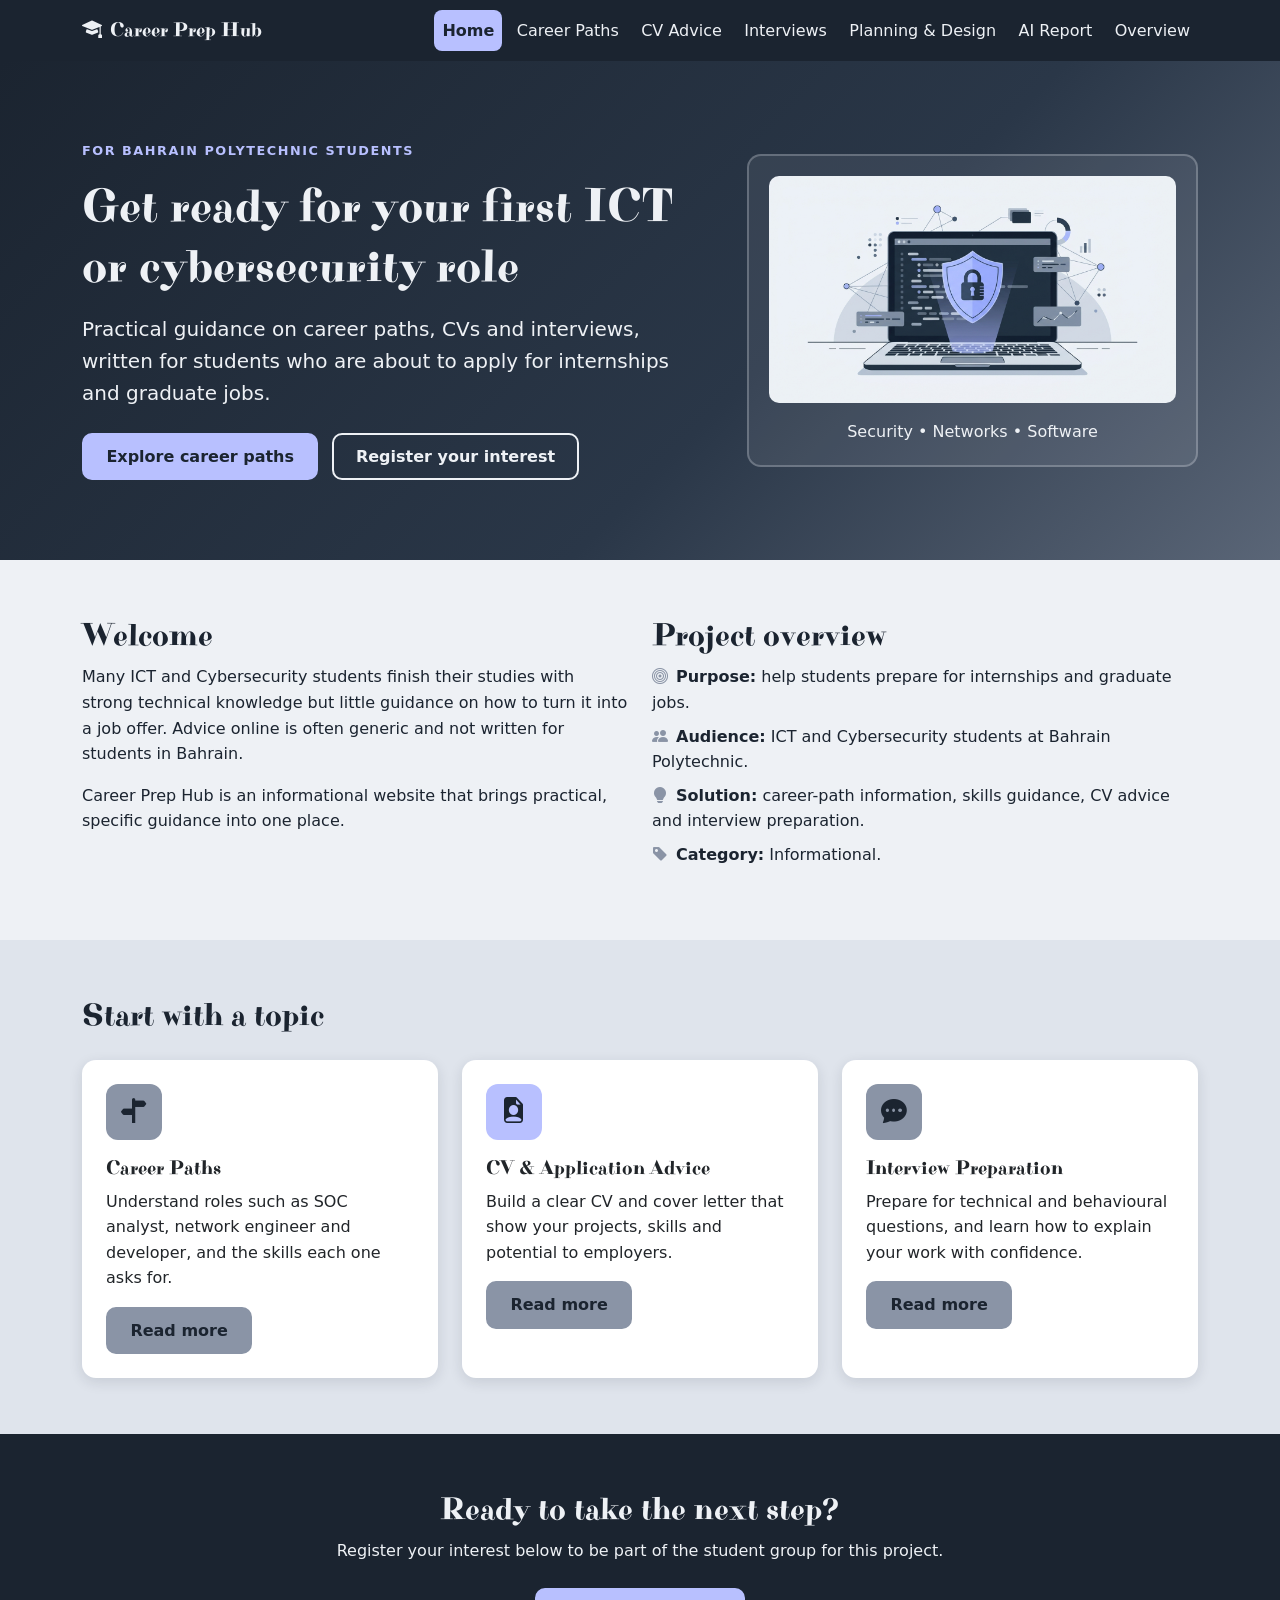
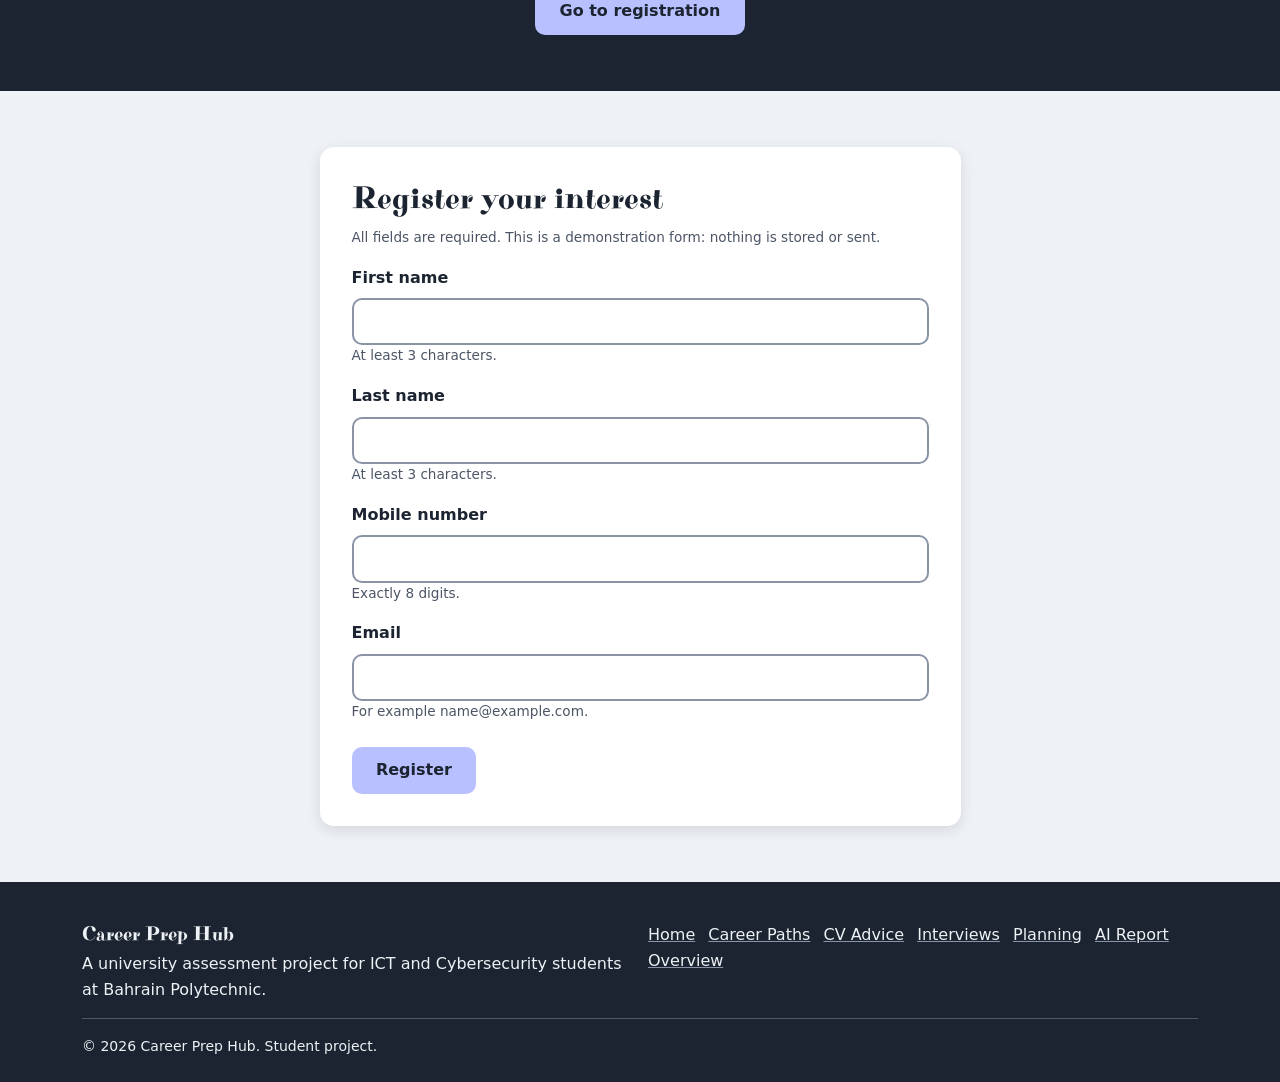
==== index.html @ 571ae487 "Rename home.html to index.html" ====
<!DOCTYPE html>
<html lang="en">
<head>
  <meta charset="UTF-8">
  <meta name="viewport" content="width=device-width, initial-scale=1">
  <title>Home | Career Prep Hub for ICT &amp; Cybersecurity Students</title>
  <meta name="description" content="Practical internship and graduate-job preparation for ICT and Cybersecurity students at Bahrain Polytechnic.">
  <link rel="preconnect" href="https://fonts.googleapis.com">
  <link rel="preconnect" href="https://fonts.gstatic.com" crossorigin>
  <link href="https://fonts.googleapis.com/css2?family=Purple+Purse&display=swap" rel="stylesheet">
  <link href="https://cdn.jsdelivr.net/npm/bootstrap@5.3.3/dist/css/bootstrap.min.css" rel="stylesheet">
  <link href="https://cdn.jsdelivr.net/npm/bootstrap-icons@1.11.3/font/bootstrap-icons.min.css" rel="stylesheet">
  <link href="css/style.css" rel="stylesheet">
</head>
<body>
  <a class="skip-link" href="#main">Skip to main content</a>

  <!-- Header and navigation -->
  <header>
    <nav class="navbar navbar-expand-lg site-nav" aria-label="Main navigation">
      <div class="container">
        <a class="navbar-brand" href="home.html"><i class="bi bi-mortarboard-fill me-2"></i>Career Prep Hub</a>
        <button class="navbar-toggler" type="button" data-bs-toggle="collapse" data-bs-target="#mainNav" aria-controls="mainNav" aria-expanded="false" aria-label="Toggle navigation">
          <span class="navbar-toggler-icon"></span>
        </button>
        <div class="collapse navbar-collapse" id="mainNav">
          <ul class="navbar-nav ms-auto">
            <li class="nav-item"><a class="nav-link active" aria-current="page" href="home.html">Home</a></li>
            <li class="nav-item"><a class="nav-link" href="subtopic1.html">Career Paths</a></li>
            <li class="nav-item"><a class="nav-link" href="subtopic2.html">CV Advice</a></li>
            <li class="nav-item"><a class="nav-link" href="subtopic3.html">Interviews</a></li>
            <li class="nav-item"><a class="nav-link" href="planning-design.html">Planning &amp; Design</a></li>
            <li class="nav-item"><a class="nav-link" href="ai-report.html">AI Report</a></li>
            <li class="nav-item"><a class="nav-link" href="overview.html">Overview</a></li>
          </ul>
        </div>
      </div>
    </nav>
  </header>

  <main id="main">
    <!-- Hero -->
    <section class="hero" aria-labelledby="hero-title">
      <div class="container">
        <div class="row align-items-center g-4">
          <div class="col-lg-7">
            <p class="eyebrow">For Bahrain Polytechnic students</p>
            <h1 id="hero-title">Get ready for your first ICT or cybersecurity role</h1>
            <p class="lead mt-3">Practical guidance on career paths, CVs and interviews, written for students who are about to apply for internships and graduate jobs.</p>
            <div class="mt-4">
              <a href="subtopic1.html" class="btn btn-clay me-2">Explore career paths</a>
              <a href="#register" class="btn btn-outline-sand">Register your interest</a>
            </div>
          </div>
          <div class="col-lg-5">
            <div class="hero-icon-panel">
              <img src="images/hero-career.png" alt="Illustration of an ICT and cybersecurity workspace with a laptop, security shield and network nodes" class="img-fluid hero-img">
              <p class="mt-3 mb-0">Security &bull; Networks &bull; Software</p>
            </div>
          </div>
        </div>
      </div>
    </section>

    <!-- Introduction and project overview -->
    <section id="intro" aria-labelledby="intro-title">
      <div class="container">
        <div class="row g-4">
          <div class="col-lg-6">
            <h2 id="intro-title">Welcome</h2>
            <p>Many ICT and Cybersecurity students finish their studies with strong technical knowledge but little guidance on how to turn it into a job offer. Advice online is often generic and not written for students in Bahrain.</p>
            <p>Career Prep Hub is an informational website that brings practical, specific guidance into one place.</p>
          </div>
          <div class="col-lg-6">
            <h2>Project overview</h2>
            <ul class="list-unstyled">
              <li class="mb-2"><i class="bi bi-bullseye me-2" style="color:var(--blue)"></i><strong>Purpose:</strong> help students prepare for internships and graduate jobs.</li>
              <li class="mb-2"><i class="bi bi-people-fill me-2" style="color:var(--blue)"></i><strong>Audience:</strong> ICT and Cybersecurity students at Bahrain Polytechnic.</li>
              <li class="mb-2"><i class="bi bi-lightbulb-fill me-2" style="color:var(--blue)"></i><strong>Solution:</strong> career-path information, skills guidance, CV advice and interview preparation.</li>
              <li><i class="bi bi-tag-fill me-2" style="color:var(--blue)"></i><strong>Category:</strong> Informational.</li>
            </ul>
          </div>
        </div>
      </div>
    </section>

    <!-- Career topic cards -->
    <section class="section-alt" id="topics" aria-labelledby="topics-title">
      <div class="container">
        <h2 id="topics-title" class="mb-4">Start with a topic</h2>
        <div class="row g-4">
          <div class="col-12 col-md-6 col-lg-4">
            <article class="card topic-card">
              <div class="card-body p-4">
                <span class="card-icon" aria-hidden="true"><i class="bi bi-signpost-split-fill"></i></span>
                <h3>Career Paths</h3>
                <p>Understand roles such as SOC analyst, network engineer and developer, and the skills each one asks for.</p>
                <a href="subtopic1.html" class="btn btn-blue">Read more</a>
              </div>
            </article>
          </div>
          <div class="col-12 col-md-6 col-lg-4">
            <article class="card topic-card">
              <div class="card-body p-4">
                <span class="card-icon clay" aria-hidden="true"><i class="bi bi-file-earmark-person-fill"></i></span>
                <h3>CV &amp; Application Advice</h3>
                <p>Build a clear CV and cover letter that show your projects, skills and potential to employers.</p>
                <a href="subtopic2.html" class="btn btn-blue">Read more</a>
              </div>
            </article>
          </div>
          <div class="col-12 col-md-6 col-lg-4">
            <article class="card topic-card">
              <div class="card-body p-4">
                <span class="card-icon" aria-hidden="true"><i class="bi bi-chat-dots-fill"></i></span>
                <h3>Interview Preparation</h3>
                <p>Prepare for technical and behavioural questions, and learn how to explain your work with confidence.</p>
                <a href="subtopic3.html" class="btn btn-blue">Read more</a>
              </div>
            </article>
          </div>
        </div>
      </div>
    </section>

    <!-- Call to action -->
    <section class="cta" aria-labelledby="cta-title">
      <div class="container">
        <h2 id="cta-title">Ready to take the next step?</h2>
        <p class="mb-4">Register your interest below to be part of the student group for this project.</p>
        <a href="#register" class="btn btn-clay">Go to registration</a>
      </div>
    </section>

    <!-- Registration form -->
    <section id="register" aria-labelledby="register-title">
      <div class="container">
        <div class="row justify-content-center">
          <div class="col-lg-7">
            <div class="form-panel">
              <h2 id="register-title">Register your interest</h2>
              <p class="field-hint">All fields are required. This is a demonstration form: nothing is stored or sent.</p>

              <div id="formSuccess" class="alert alert-success d-none" role="status"></div>
              <div id="formError" class="alert alert-danger d-none" role="alert"></div>

              <form id="registerForm" novalidate>
                <div class="mb-3">
                  <label for="firstName" class="form-label">First name</label>
                  <input type="text" class="form-control" id="firstName" name="firstName" autocomplete="given-name" aria-describedby="firstNameError" required>
                  <div class="invalid-feedback" id="firstNameError"></div>
                  <div class="field-hint">At least 3 characters.</div>
                </div>
                <div class="mb-3">
                  <label for="lastName" class="form-label">Last name</label>
                  <input type="text" class="form-control" id="lastName" name="lastName" autocomplete="family-name" aria-describedby="lastNameError" required>
                  <div class="invalid-feedback" id="lastNameError"></div>
                  <div class="field-hint">At least 3 characters.</div>
                </div>
                <div class="mb-3">
                  <label for="mobile" class="form-label">Mobile number</label>
                  <input type="tel" class="form-control" id="mobile" name="mobile" inputmode="numeric" autocomplete="tel-national" aria-describedby="mobileError" required>
                  <div class="invalid-feedback" id="mobileError"></div>
                  <div class="field-hint">Exactly 8 digits.</div>
                </div>
                <div class="mb-4">
                  <label for="email" class="form-label">Email</label>
                  <input type="email" class="form-control" id="email" name="email" autocomplete="email" aria-describedby="emailError" required>
                  <div class="invalid-feedback" id="emailError"></div>
                  <div class="field-hint">For example name@example.com.</div>
                </div>
                <button type="submit" class="btn btn-clay">Register</button>
              </form>
            </div>
          </div>
        </div>
      </div>
    </section>
  </main>

  <!-- Footer -->
  <footer class="site-footer">
    <div class="container">
      <div class="row g-3">
        <div class="col-md-6">
          <p class="display-font h5 mb-1">Career Prep Hub</p>
          <p class="mb-0">A university assessment project for ICT and Cybersecurity students at Bahrain Polytechnic.</p>
        </div>
        <div class="col-md-6">
          <ul class="list-inline mb-0">
            <li class="list-inline-item"><a href="home.html">Home</a></li>
            <li class="list-inline-item"><a href="subtopic1.html">Career Paths</a></li>
            <li class="list-inline-item"><a href="subtopic2.html">CV Advice</a></li>
            <li class="list-inline-item"><a href="subtopic3.html">Interviews</a></li>
            <li class="list-inline-item"><a href="planning-design.html">Planning</a></li>
            <li class="list-inline-item"><a href="ai-report.html">AI Report</a></li>
            <li class="list-inline-item"><a href="overview.html">Overview</a></li>
          </ul>
        </div>
      </div>
      <hr>
      <p class="small mb-0">&copy; <span class="js-year">2026</span> Career Prep Hub. Student project.</p>
    </div>
  </footer>

  <script src="https://cdn.jsdelivr.net/npm/bootstrap@5.3.3/dist/js/bootstrap.bundle.min.js"></script>
  <script src="js/main.js"></script>
</body>
</html>
---- css/style.css ----
/* ==========================================================
   Career Prep Hub - shared design system
   Vapour Chrome palette: #EEF1F5 #1B2430 #8A94A6 #B8C0FF
   ========================================================== */
:root {
  --sand: #EEF1F5;
  --ink: #1B2430;
  --blue: #8A94A6;
  --clay: #B8C0FF;
  --white: #FFFFFF;
  --sand-dark: #DFE4EC;
  --shadow: 0 4px 14px rgba(27, 36, 48, 0.12);
  --radius: 14px;
  --font-title: "Purple Purse", Georgia, serif;
  --font-body: system-ui, -apple-system, "Segoe UI", Roboto, Arial, sans-serif;
}

html { scroll-behavior: smooth; }

body {
  background: var(--sand);
  color: var(--ink);
  font-family: var(--font-body);
  font-size: 1rem;
  line-height: 1.6;
}

/* Typography: display font for titles only */
h1, h2, h3, .navbar-brand, .display-font {
  font-family: var(--font-title);
  font-weight: 400;
  line-height: 1.25;
}
h1 { font-size: clamp(2rem, 5vw, 3rem); }
h2 { font-size: clamp(1.5rem, 3.5vw, 2rem); }
h3 { font-size: 1.25rem; }
h4, h5, h6 { font-family: var(--font-body); font-weight: 700; }

a { color: var(--ink); text-decoration-color: var(--blue); }
a:hover { color: var(--blue); }

/* Skip link and focus */
.skip-link {
  position: absolute; left: -999px; top: 0;
  background: var(--ink); color: var(--sand); padding: .5rem 1rem; z-index: 2000;
}
.skip-link:focus { left: 0; color: var(--sand); }
:focus-visible { outline: 3px solid var(--clay); outline-offset: 2px; }

/* Navbar */
.site-nav { background: var(--ink); padding: .6rem 0; }
.site-nav .navbar-brand { color: var(--sand); font-size: 1.25rem; }
.site-nav .navbar-nav { gap: .4rem; }
.site-nav .nav-link { color: var(--sand); padding: .5rem .85rem; border-radius: 8px; }
.site-nav .nav-link:hover { background: rgba(238, 241, 245, .12); color: var(--white); }
.site-nav .nav-link.active { background: var(--clay); color: var(--ink); font-weight: 600; }
.site-nav .navbar-toggler { border-color: rgba(238, 241, 245, .6); }
.site-nav .navbar-toggler-icon { filter: invert(1); }

/* Buttons */
.btn-clay {
  --bs-btn-color: var(--ink);
  --bs-btn-bg: var(--clay);
  --bs-btn-border-color: var(--clay);
  --bs-btn-hover-color: var(--sand);
  --bs-btn-hover-bg: var(--ink);
  --bs-btn-hover-border-color: var(--ink);
  --bs-btn-active-color: var(--sand);
  --bs-btn-active-bg: var(--ink);
  --bs-btn-active-border-color: var(--ink);
  background: var(--clay); color: var(--ink); border: 2px solid var(--clay);
  font-weight: 600; border-radius: 10px; padding: .6rem 1.4rem;
}
.btn-clay:hover,
.btn-clay:focus-visible,
.btn-clay:active { background: var(--ink); border-color: var(--ink); color: var(--sand); }

.btn-blue {
  --bs-btn-color: var(--ink);
  --bs-btn-bg: var(--blue);
  --bs-btn-border-color: var(--blue);
  --bs-btn-hover-color: var(--sand);
  --bs-btn-hover-bg: var(--ink);
  --bs-btn-hover-border-color: var(--ink);
  --bs-btn-active-color: var(--sand);
  --bs-btn-active-bg: var(--ink);
  --bs-btn-active-border-color: var(--ink);
  background: var(--blue); color: var(--ink); border: 2px solid var(--blue);
  font-weight: 600; border-radius: 10px; padding: .6rem 1.4rem;
}
.btn-blue:hover,
.btn-blue:focus-visible,
.btn-blue:active { background: var(--ink); border-color: var(--ink); color: var(--sand); }

.btn-outline-sand {
  --bs-btn-color: var(--sand);
  --bs-btn-bg: transparent;
  --bs-btn-border-color: var(--sand);
  --bs-btn-hover-color: var(--ink);
  --bs-btn-hover-bg: var(--sand);
  --bs-btn-hover-border-color: var(--sand);
  --bs-btn-active-color: var(--ink);
  --bs-btn-active-bg: var(--sand);
  --bs-btn-active-border-color: var(--sand);
  color: var(--sand); border: 2px solid var(--sand); border-radius: 10px;
  font-weight: 600; padding: .6rem 1.4rem;
}
.btn-outline-sand:hover,
.btn-outline-sand:focus-visible,
.btn-outline-sand:active { background: var(--sand); border-color: var(--sand); color: var(--ink); }

/* Hero */
.hero {
  background: linear-gradient(135deg, var(--ink) 0%, #2a3748 60%, var(--blue) 140%);
  color: var(--sand);
  padding: 5rem 0;
}
.hero .lead { color: var(--sand); max-width: 38rem; }
.hero-icon-panel {
  background: rgba(238, 241, 245, .08);
  border: 2px solid rgba(238, 241, 245, .25);
  border-radius: var(--radius);
  padding: 1.25rem; text-align: center;
}
.hero-icon-panel i { font-size: 5rem; color: var(--clay); }
.hero-img {
  width: 100%;
  max-height: 300px;
  object-fit: cover;
  border-radius: calc(var(--radius) - 4px);
}
.feature-img {
  width: 100%;
  max-height: 320px;
  object-fit: cover;
  border-radius: var(--radius);
  box-shadow: var(--shadow);
  border: 2px solid var(--sand-dark);
}
.eyebrow {
  text-transform: uppercase; letter-spacing: .12em; font-size: .8rem;
  font-weight: 700; color: var(--clay);
}

/* Page header for subpages */
.page-header { background: var(--ink); color: var(--sand); padding: 3rem 0; }
.page-header p { max-width: 42rem; margin-bottom: 0; }

/* Sections */
section { padding: 3.5rem 0; }
.section-alt { background: var(--sand-dark); }

/* Cards */
.topic-card, .info-card {
  background: var(--white); border: 0; border-radius: var(--radius);
  box-shadow: var(--shadow); height: 100%;
  transition: transform .2s ease, box-shadow .2s ease;
}
.topic-card:hover { transform: translateY(-4px); box-shadow: 0 8px 22px rgba(27, 36, 48, .18); }
.card-icon {
  width: 56px; height: 56px; border-radius: 12px; display: inline-flex;
  align-items: center; justify-content: center; font-size: 1.6rem;
  background: var(--blue); color: var(--ink); margin-bottom: 1rem;
}
.card-icon.clay { background: var(--clay); color: var(--ink); }

/* CTA */
.cta {
  background: var(--ink); color: var(--sand); text-align: center; padding: 3.5rem 0;
}
.cta h2 { color: var(--sand); }

/* Form */
.form-panel {
  background: var(--white); border-radius: var(--radius);
  box-shadow: var(--shadow); padding: 2rem;
}
.form-label { font-weight: 600; }
.form-control { border: 2px solid var(--blue); border-radius: 10px; padding: .6rem .8rem; }
.form-control:focus { border-color: var(--ink); box-shadow: 0 0 0 .25rem rgba(184, 192, 255, .5); }
.invalid-feedback { font-size: .9rem; font-weight: 500; }
.field-hint { font-size: .85rem; color: #4b5565; }

/* Placeholders for content the student still has to write */
.todo {
  border: 2px dashed var(--blue); background: rgba(184, 192, 255, .18);
  border-radius: 10px; padding: 1rem 1.25rem; margin-bottom: 1rem;
}
.todo strong { color: var(--ink); }

/* Wireframes (planning-design page) */
.wire {
  background: var(--white); border: 2px solid var(--ink); border-radius: 8px;
  padding: .75rem; font-size: .8rem; color: var(--ink);
}
.wire div { border: 1.5px dashed var(--blue); border-radius: 4px; padding: .4rem .6rem; margin-bottom: .4rem; text-align: center; background: var(--sand); }
.wire .nav-w { background: var(--ink); color: var(--sand); }
.wire .hero-w { padding: 1.4rem .6rem; background: var(--sand-dark); }
.wire .row-w { display: flex; gap: .4rem; border: 0; padding: 0; background: none; }
.wire .row-w span { flex: 1; border: 1.5px dashed var(--blue); border-radius: 4px; padding: .8rem .2rem; background: var(--sand); }
.wire.mobile { max-width: 220px; }

/* Swatches */
.swatch { height: 80px; border-radius: 10px; border: 2px solid var(--ink); }

/* Tables */
.table-sand { --bs-table-bg: var(--white); }
.table-sand thead th { background: var(--ink); color: var(--sand); font-family: var(--font-body); }

/* Footer */
.site-footer { background: var(--ink); color: var(--sand); padding: 2.5rem 0 1.5rem; }
.site-footer a { color: var(--sand); }
.site-footer a:hover { color: var(--clay); }

/* Responsive tweaks */
@media (max-width: 991.98px) {
  .hero { padding: 3.5rem 0; }
  section { padding: 2.5rem 0; }
}
@media (max-width: 575.98px) {
  .form-panel { padding: 1.25rem; }
  .btn-clay, .btn-blue, .btn-outline-sand { width: 100%; margin-bottom: .5rem; }
}
@media (prefers-reduced-motion: reduce) {
  html { scroll-behavior: auto; }
  .topic-card { transition: none; }
}
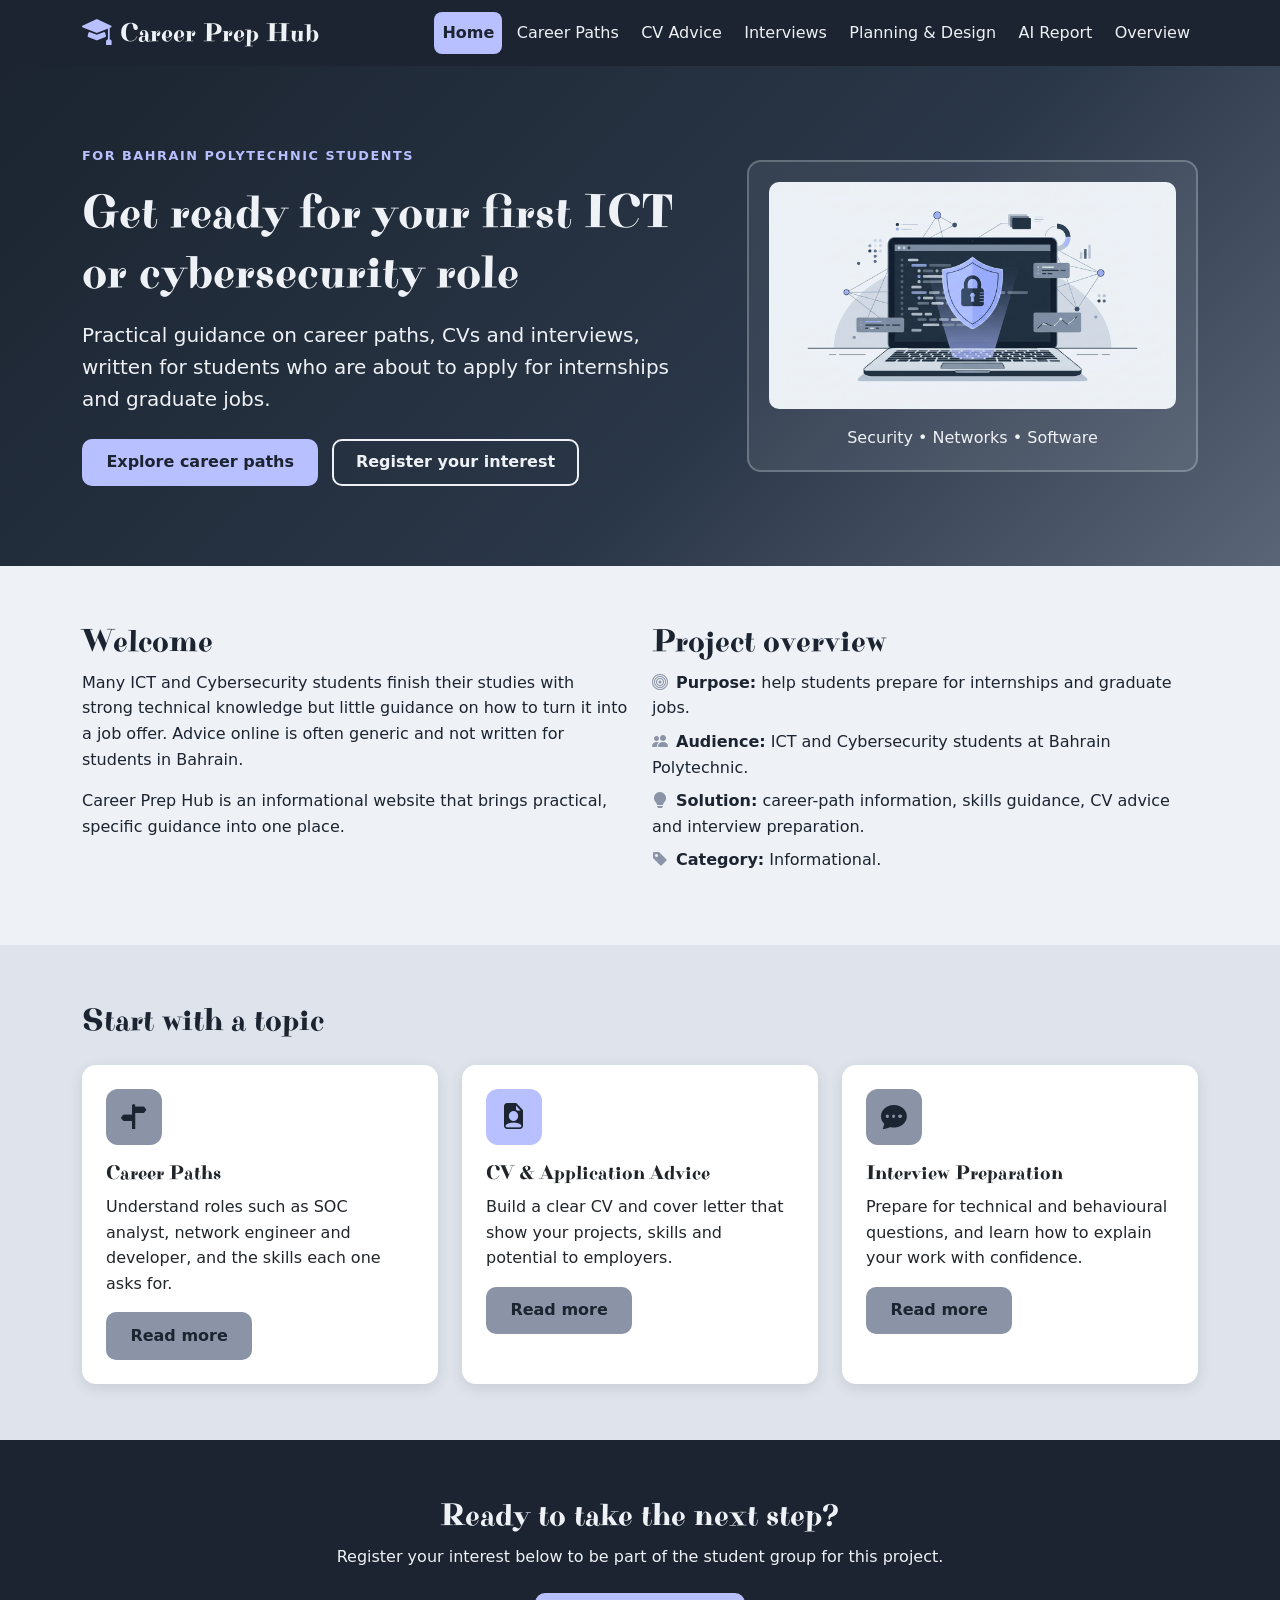
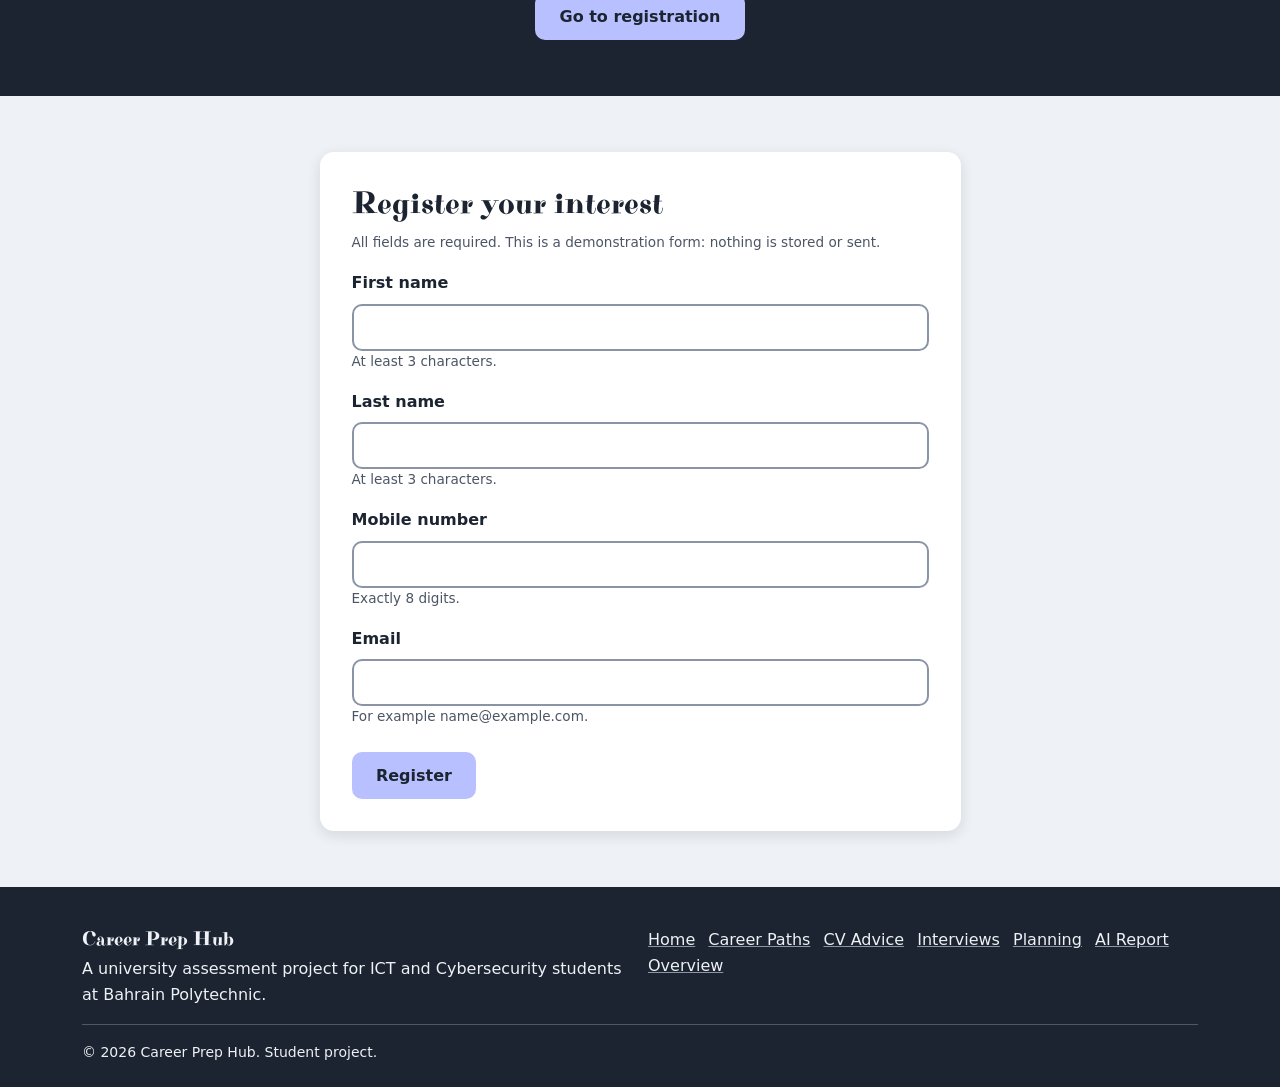
==== commit 2029382b: "Increase navbar logo & icon size and update home links to index.html" ====
--- a/index.html
+++ b/index.html
@@ -1,4 +1,4 @@
-<!DOCTYPE html>
+﻿<!DOCTYPE html>
 <html lang="en">
 <head>
   <meta charset="UTF-8">
@@ -19,13 +19,13 @@
   <header>
     <nav class="navbar navbar-expand-lg site-nav" aria-label="Main navigation">
       <div class="container">
-        <a class="navbar-brand" href="home.html"><i class="bi bi-mortarboard-fill me-2"></i>Career Prep Hub</a>
+        <a class="navbar-brand" href="index.html"><i class="bi bi-mortarboard-fill me-2"></i>Career Prep Hub</a>
         <button class="navbar-toggler" type="button" data-bs-toggle="collapse" data-bs-target="#mainNav" aria-controls="mainNav" aria-expanded="false" aria-label="Toggle navigation">
           <span class="navbar-toggler-icon"></span>
         </button>
         <div class="collapse navbar-collapse" id="mainNav">
           <ul class="navbar-nav ms-auto">
-            <li class="nav-item"><a class="nav-link active" aria-current="page" href="home.html">Home</a></li>
+            <li class="nav-item"><a class="nav-link active" aria-current="page" href="index.html">Home</a></li>
             <li class="nav-item"><a class="nav-link" href="subtopic1.html">Career Paths</a></li>
             <li class="nav-item"><a class="nav-link" href="subtopic2.html">CV Advice</a></li>
             <li class="nav-item"><a class="nav-link" href="subtopic3.html">Interviews</a></li>
@@ -188,7 +188,7 @@
         </div>
         <div class="col-md-6">
           <ul class="list-inline mb-0">
-            <li class="list-inline-item"><a href="home.html">Home</a></li>
+            <li class="list-inline-item"><a href="index.html">Home</a></li>
             <li class="list-inline-item"><a href="subtopic1.html">Career Paths</a></li>
             <li class="list-inline-item"><a href="subtopic2.html">CV Advice</a></li>
             <li class="list-inline-item"><a href="subtopic3.html">Interviews</a></li>
--- a/css/style.css
+++ b/css/style.css
@@ -49,7 +49,18 @@
 
 /* Navbar */
 .site-nav { background: var(--ink); padding: .6rem 0; }
-.site-nav .navbar-brand { color: var(--sand); font-size: 1.25rem; }
+.site-nav .navbar-brand {
+  color: var(--sand);
+  font-size: 1.65rem;
+  display: inline-flex;
+  align-items: center;
+}
+.site-nav .navbar-brand:hover,
+.site-nav .navbar-brand:focus-visible { color: var(--clay); }
+.site-nav .navbar-brand i {
+  font-size: 1.85rem;
+  color: var(--clay);
+}
 .site-nav .navbar-nav { gap: .4rem; }
 .site-nav .nav-link { color: var(--sand); padding: .5rem .85rem; border-radius: 8px; }
 .site-nav .nav-link:hover { background: rgba(238, 241, 245, .12); color: var(--white); }
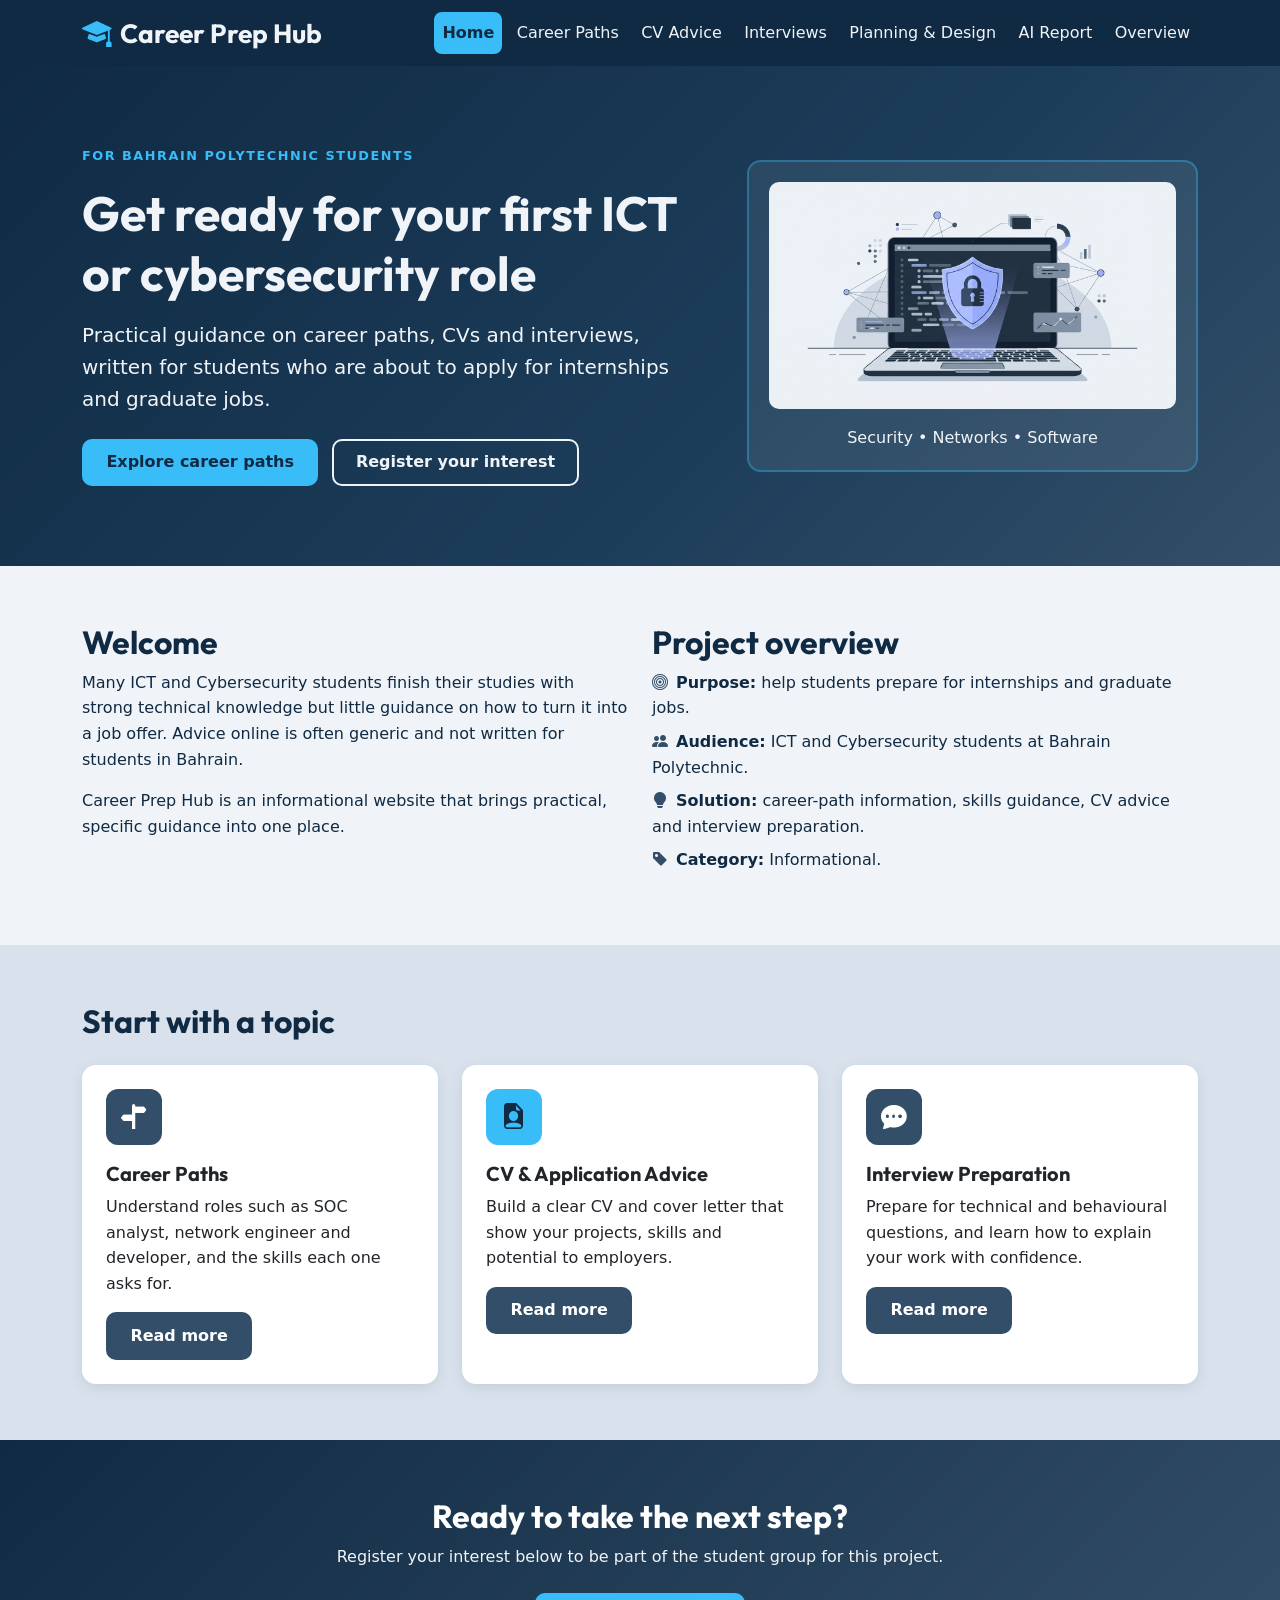
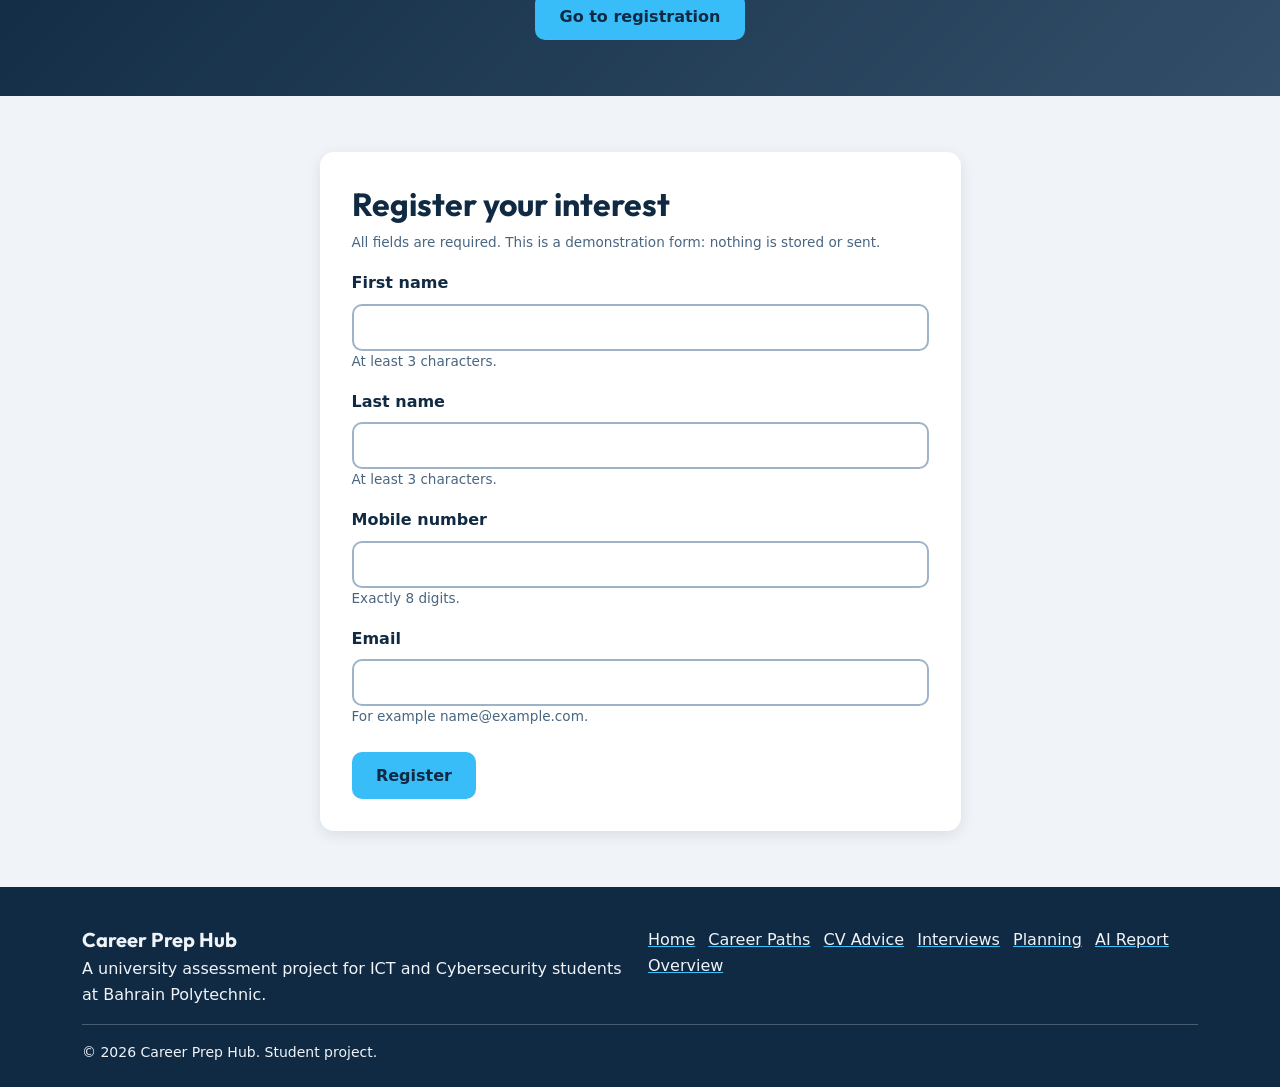
==== commit c9c11a3e: "Switch website theme to Nordic Ocean palette with Outfit font" ====
--- a/index.html
+++ b/index.html
@@ -7,7 +7,7 @@
   <meta name="description" content="Practical internship and graduate-job preparation for ICT and Cybersecurity students at Bahrain Polytechnic.">
   <link rel="preconnect" href="https://fonts.googleapis.com">
   <link rel="preconnect" href="https://fonts.gstatic.com" crossorigin>
-  <link href="https://fonts.googleapis.com/css2?family=Purple+Purse&display=swap" rel="stylesheet">
+  <link href="https://fonts.googleapis.com/css2?family=Outfit:wght@600;700&display=swap" rel="stylesheet">
   <link href="https://cdn.jsdelivr.net/npm/bootstrap@5.3.3/dist/css/bootstrap.min.css" rel="stylesheet">
   <link href="https://cdn.jsdelivr.net/npm/bootstrap-icons@1.11.3/font/bootstrap-icons.min.css" rel="stylesheet">
   <link href="css/style.css" rel="stylesheet">
--- a/css/style.css
+++ b/css/style.css
@@ -1,17 +1,17 @@
 /* ==========================================================
    Career Prep Hub - shared design system
-   Vapour Chrome palette: #EEF1F5 #1B2430 #8A94A6 #B8C0FF
+   Nordic Ocean palette: #F0F4F8 #102A43 #334E68 #38BDF8
    ========================================================== */
 :root {
-  --sand: #EEF1F5;
-  --ink: #1B2430;
-  --blue: #8A94A6;
-  --clay: #B8C0FF;
+  --sand: #F0F4F8;
+  --ink: #102A43;
+  --blue: #334E68;
+  --clay: #38BDF8;
   --white: #FFFFFF;
-  --sand-dark: #DFE4EC;
-  --shadow: 0 4px 14px rgba(27, 36, 48, 0.12);
+  --sand-dark: #D9E2EC;
+  --shadow: 0 4px 14px rgba(16, 42, 67, 0.10);
   --radius: 14px;
-  --font-title: "Purple Purse", Georgia, serif;
+  --font-title: "Outfit", system-ui, -apple-system, "Segoe UI", sans-serif;
   --font-body: system-ui, -apple-system, "Segoe UI", Roboto, Arial, sans-serif;
 }
 
@@ -28,7 +28,7 @@
 /* Typography: display font for titles only */
 h1, h2, h3, .navbar-brand, .display-font {
   font-family: var(--font-title);
-  font-weight: 400;
+  font-weight: 700;
   line-height: 1.25;
 }
 h1 { font-size: clamp(2rem, 5vw, 3rem); }
@@ -36,8 +36,8 @@
 h3 { font-size: 1.25rem; }
 h4, h5, h6 { font-family: var(--font-body); font-weight: 700; }
 
-a { color: var(--ink); text-decoration-color: var(--blue); }
-a:hover { color: var(--blue); }
+a { color: var(--blue); text-decoration-color: var(--clay); }
+a:hover { color: var(--ink); }
 
 /* Skip link and focus */
 .skip-link {
@@ -63,9 +63,9 @@
 }
 .site-nav .navbar-nav { gap: .4rem; }
 .site-nav .nav-link { color: var(--sand); padding: .5rem .85rem; border-radius: 8px; }
-.site-nav .nav-link:hover { background: rgba(238, 241, 245, .12); color: var(--white); }
+.site-nav .nav-link:hover { background: rgba(240, 244, 248, .12); color: var(--white); }
 .site-nav .nav-link.active { background: var(--clay); color: var(--ink); font-weight: 600; }
-.site-nav .navbar-toggler { border-color: rgba(238, 241, 245, .6); }
+.site-nav .navbar-toggler { border-color: rgba(240, 244, 248, .6); }
 .site-nav .navbar-toggler-icon { filter: invert(1); }
 
 /* Buttons */
@@ -87,21 +87,21 @@
 .btn-clay:active { background: var(--ink); border-color: var(--ink); color: var(--sand); }
 
 .btn-blue {
-  --bs-btn-color: var(--ink);
+  --bs-btn-color: var(--white);
   --bs-btn-bg: var(--blue);
   --bs-btn-border-color: var(--blue);
-  --bs-btn-hover-color: var(--sand);
-  --bs-btn-hover-bg: var(--ink);
-  --bs-btn-hover-border-color: var(--ink);
-  --bs-btn-active-color: var(--sand);
-  --bs-btn-active-bg: var(--ink);
-  --bs-btn-active-border-color: var(--ink);
-  background: var(--blue); color: var(--ink); border: 2px solid var(--blue);
+  --bs-btn-hover-color: var(--ink);
+  --bs-btn-hover-bg: var(--clay);
+  --bs-btn-hover-border-color: var(--clay);
+  --bs-btn-active-color: var(--ink);
+  --bs-btn-active-bg: var(--clay);
+  --bs-btn-active-border-color: var(--clay);
+  background: var(--blue); color: var(--white); border: 2px solid var(--blue);
   font-weight: 600; border-radius: 10px; padding: .6rem 1.4rem;
 }
 .btn-blue:hover,
 .btn-blue:focus-visible,
-.btn-blue:active { background: var(--ink); border-color: var(--ink); color: var(--sand); }
+.btn-blue:active { background: var(--clay); border-color: var(--clay); color: var(--ink); }
 
 .btn-outline-sand {
   --bs-btn-color: var(--sand);
@@ -122,14 +122,14 @@
 
 /* Hero */
 .hero {
-  background: linear-gradient(135deg, var(--ink) 0%, #2a3748 60%, var(--blue) 140%);
+  background: linear-gradient(135deg, var(--ink) 0%, #1c3d5a 60%, var(--blue) 100%);
   color: var(--sand);
   padding: 5rem 0;
 }
 .hero .lead { color: var(--sand); max-width: 38rem; }
 .hero-icon-panel {
-  background: rgba(238, 241, 245, .08);
-  border: 2px solid rgba(238, 241, 245, .25);
+  background: rgba(240, 244, 248, .08);
+  border: 2px solid rgba(56, 189, 248, .35);
   border-radius: var(--radius);
   padding: 1.25rem; text-align: center;
 }
@@ -167,19 +167,20 @@
   box-shadow: var(--shadow); height: 100%;
   transition: transform .2s ease, box-shadow .2s ease;
 }
-.topic-card:hover { transform: translateY(-4px); box-shadow: 0 8px 22px rgba(27, 36, 48, .18); }
+.topic-card:hover { transform: translateY(-4px); box-shadow: 0 8px 22px rgba(16, 42, 67, .16); }
 .card-icon {
   width: 56px; height: 56px; border-radius: 12px; display: inline-flex;
   align-items: center; justify-content: center; font-size: 1.6rem;
-  background: var(--blue); color: var(--ink); margin-bottom: 1rem;
+  background: var(--blue); color: var(--white); margin-bottom: 1rem;
 }
 .card-icon.clay { background: var(--clay); color: var(--ink); }
 
 /* CTA */
 .cta {
-  background: var(--ink); color: var(--sand); text-align: center; padding: 3.5rem 0;
-}
-.cta h2 { color: var(--sand); }
+  background: linear-gradient(135deg, var(--ink) 0%, var(--blue) 100%);
+  color: var(--sand); text-align: center; padding: 3.5rem 0;
+}
+.cta h2 { color: var(--white); }
 
 /* Form */
 .form-panel {
@@ -187,14 +188,14 @@
   box-shadow: var(--shadow); padding: 2rem;
 }
 .form-label { font-weight: 600; }
-.form-control { border: 2px solid var(--blue); border-radius: 10px; padding: .6rem .8rem; }
-.form-control:focus { border-color: var(--ink); box-shadow: 0 0 0 .25rem rgba(184, 192, 255, .5); }
+.form-control { border: 2px solid #9FB3C8; border-radius: 10px; padding: .6rem .8rem; }
+.form-control:focus { border-color: var(--blue); box-shadow: 0 0 0 .25rem rgba(56, 189, 248, .35); }
 .invalid-feedback { font-size: .9rem; font-weight: 500; }
-.field-hint { font-size: .85rem; color: #4b5565; }
+.field-hint { font-size: .85rem; color: #486581; }
 
 /* Placeholders for content the student still has to write */
 .todo {
-  border: 2px dashed var(--blue); background: rgba(184, 192, 255, .18);
+  border: 2px dashed var(--blue); background: rgba(56, 189, 248, .12);
   border-radius: 10px; padding: 1rem 1.25rem; margin-bottom: 1rem;
 }
 .todo strong { color: var(--ink); }
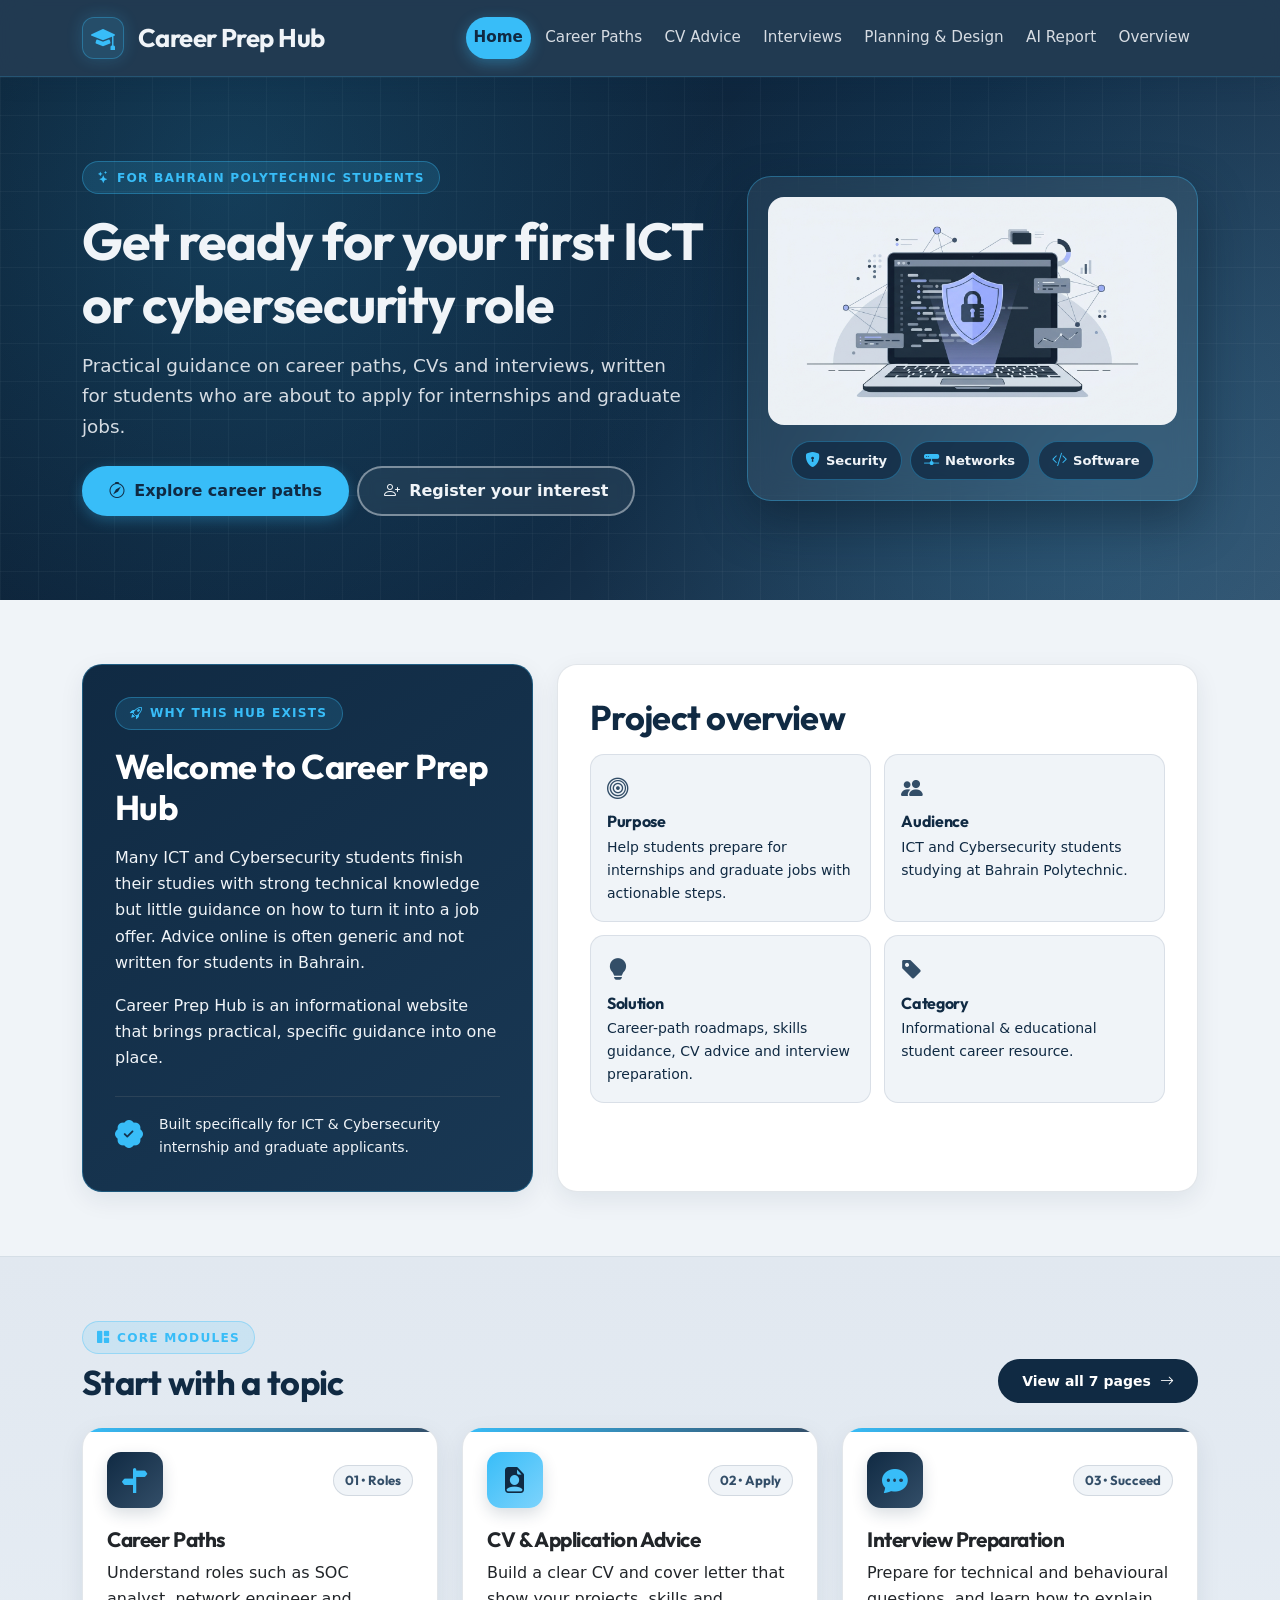
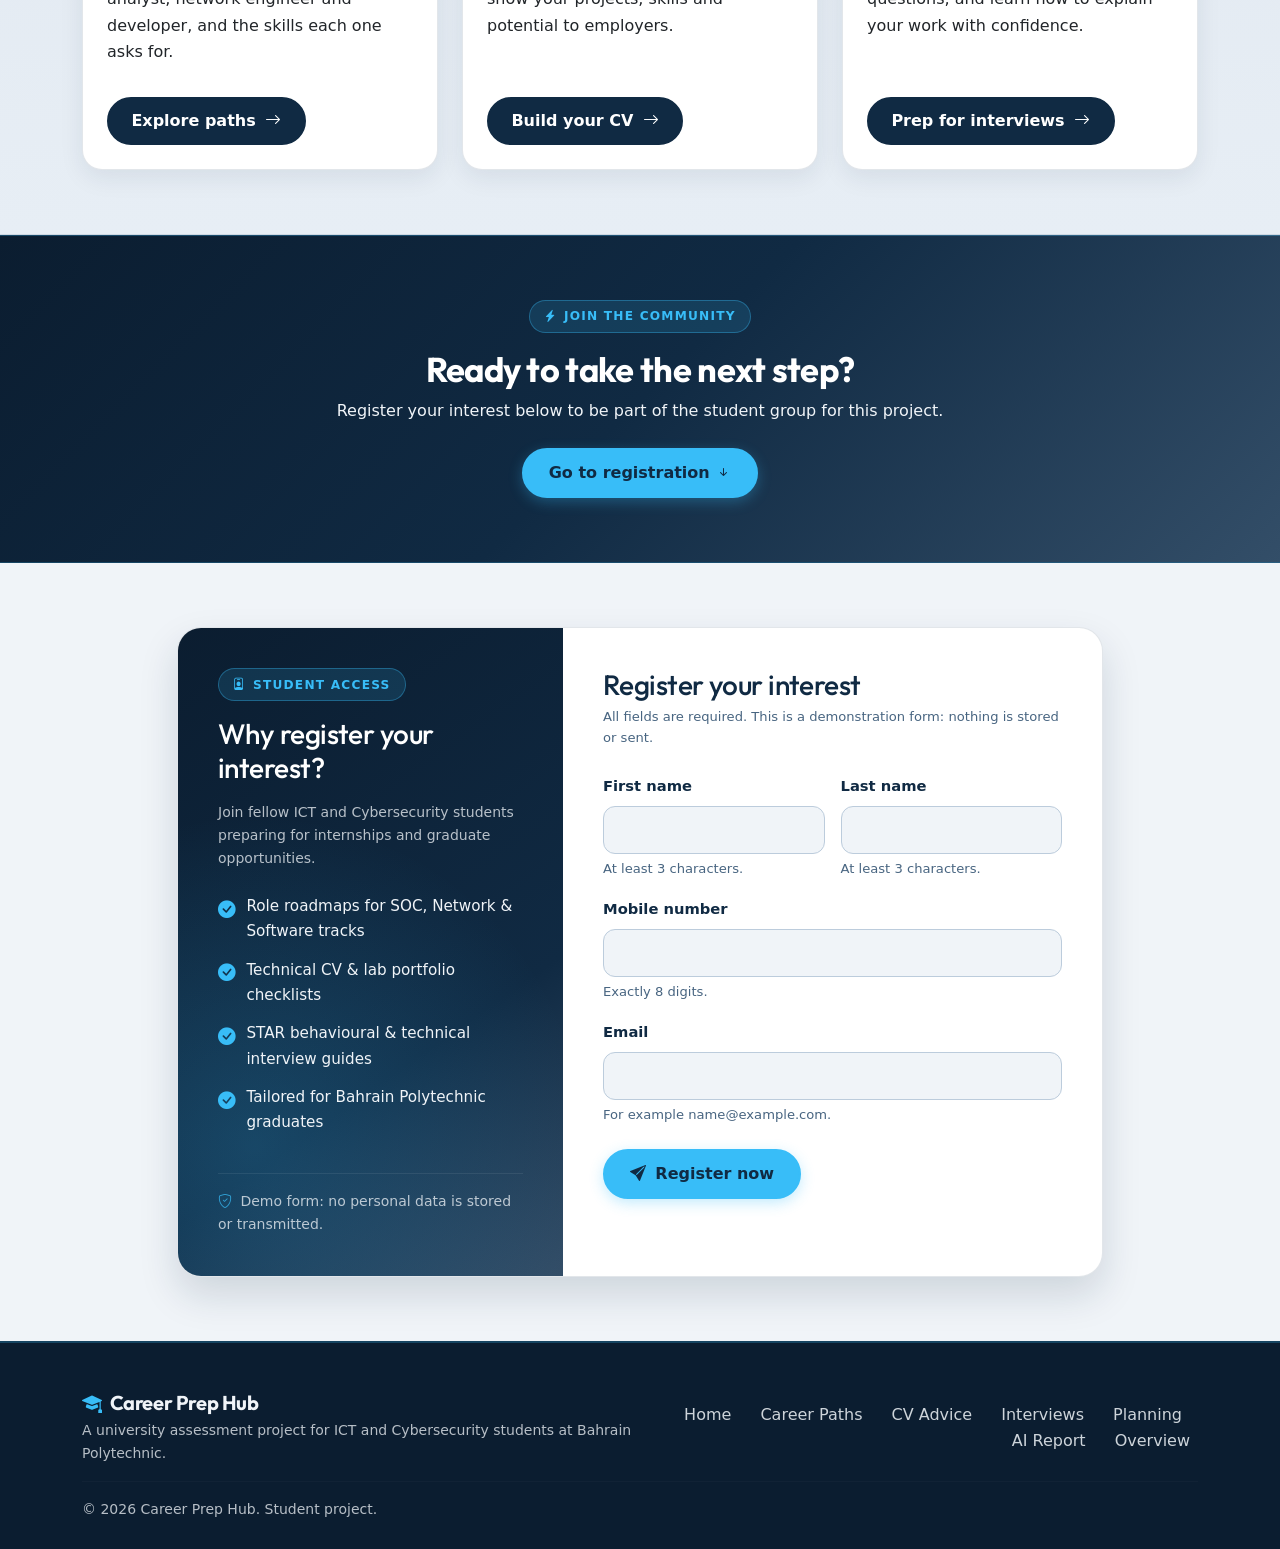
==== commit ee4f8d64: "Redesign site with Modern Bento & Glass Tech Hub layout" ====
--- a/index.html
+++ b/index.html
@@ -1,4 +1,4 @@
-﻿<!DOCTYPE html>
+<!DOCTYPE html>
 <html lang="en">
 <head>
   <meta charset="UTF-8">
@@ -44,41 +44,72 @@
       <div class="container">
         <div class="row align-items-center g-4">
           <div class="col-lg-7">
-            <p class="eyebrow">For Bahrain Polytechnic students</p>
+            <p class="eyebrow"><i class="bi bi-stars"></i> For Bahrain Polytechnic students</p>
             <h1 id="hero-title">Get ready for your first ICT or cybersecurity role</h1>
             <p class="lead mt-3">Practical guidance on career paths, CVs and interviews, written for students who are about to apply for internships and graduate jobs.</p>
-            <div class="mt-4">
-              <a href="subtopic1.html" class="btn btn-clay me-2">Explore career paths</a>
-              <a href="#register" class="btn btn-outline-sand">Register your interest</a>
+            <div class="mt-4 d-flex flex-wrap gap-2">
+              <a href="subtopic1.html" class="btn btn-clay"><i class="bi bi-compass me-1"></i> Explore career paths</a>
+              <a href="#register" class="btn btn-outline-sand"><i class="bi bi-person-plus me-1"></i> Register your interest</a>
             </div>
           </div>
           <div class="col-lg-5">
             <div class="hero-icon-panel">
               <img src="images/hero-career.png" alt="Illustration of an ICT and cybersecurity workspace with a laptop, security shield and network nodes" class="img-fluid hero-img">
-              <p class="mt-3 mb-0">Security &bull; Networks &bull; Software</p>
-            </div>
-          </div>
-        </div>
-      </div>
-    </section>
-
-    <!-- Introduction and project overview -->
+              <div class="hero-chips">
+                <span class="stat-chip"><i class="bi bi-shield-lock-fill"></i> Security</span>
+                <span class="stat-chip"><i class="bi bi-hdd-network-fill"></i> Networks</span>
+                <span class="stat-chip"><i class="bi bi-code-slash"></i> Software</span>
+              </div>
+            </div>
+          </div>
+        </div>
+      </div>
+    </section>
+
+    <!-- Introduction and project overview (Bento Grid) -->
     <section id="intro" aria-labelledby="intro-title">
       <div class="container">
-        <div class="row g-4">
-          <div class="col-lg-6">
-            <h2 id="intro-title">Welcome</h2>
-            <p>Many ICT and Cybersecurity students finish their studies with strong technical knowledge but little guidance on how to turn it into a job offer. Advice online is often generic and not written for students in Bahrain.</p>
-            <p>Career Prep Hub is an informational website that brings practical, specific guidance into one place.</p>
-          </div>
-          <div class="col-lg-6">
-            <h2>Project overview</h2>
-            <ul class="list-unstyled">
-              <li class="mb-2"><i class="bi bi-bullseye me-2" style="color:var(--blue)"></i><strong>Purpose:</strong> help students prepare for internships and graduate jobs.</li>
-              <li class="mb-2"><i class="bi bi-people-fill me-2" style="color:var(--blue)"></i><strong>Audience:</strong> ICT and Cybersecurity students at Bahrain Polytechnic.</li>
-              <li class="mb-2"><i class="bi bi-lightbulb-fill me-2" style="color:var(--blue)"></i><strong>Solution:</strong> career-path information, skills guidance, CV advice and interview preparation.</li>
-              <li><i class="bi bi-tag-fill me-2" style="color:var(--blue)"></i><strong>Category:</strong> Informational.</li>
-            </ul>
+        <div class="row g-4 align-items-stretch">
+          <div class="col-lg-5">
+            <div class="bento-panel dark d-flex flex-column justify-content-between">
+              <div>
+                <span class="eyebrow"><i class="bi bi-rocket-takeoff"></i> Why This Hub Exists</span>
+                <h2 id="intro-title" class="text-white mb-3">Welcome to Career Prep Hub</h2>
+                <p class="mb-3">Many ICT and Cybersecurity students finish their studies with strong technical knowledge but little guidance on how to turn it into a job offer. Advice online is often generic and not written for students in Bahrain.</p>
+                <p class="mb-0">Career Prep Hub is an informational website that brings practical, specific guidance into one place.</p>
+              </div>
+              <div class="mt-4 pt-3 border-top border-secondary border-opacity-25 d-flex align-items-center gap-3">
+                <i class="bi bi-patch-check-fill fs-3" style="color:var(--clay)"></i>
+                <span class="small">Built specifically for ICT &amp; Cybersecurity internship and graduate applicants.</span>
+              </div>
+            </div>
+          </div>
+          <div class="col-lg-7">
+            <div class="bento-panel">
+              <h2 class="mb-3">Project overview</h2>
+              <div class="bento-mini-grid">
+                <div class="bento-mini-item">
+                  <i class="bi bi-bullseye"></i>
+                  <h3 class="h6 fw-bold mb-1">Purpose</h3>
+                  <p class="small mb-0">Help students prepare for internships and graduate jobs with actionable steps.</p>
+                </div>
+                <div class="bento-mini-item">
+                  <i class="bi bi-people-fill"></i>
+                  <h3 class="h6 fw-bold mb-1">Audience</h3>
+                  <p class="small mb-0">ICT and Cybersecurity students studying at Bahrain Polytechnic.</p>
+                </div>
+                <div class="bento-mini-item">
+                  <i class="bi bi-lightbulb-fill"></i>
+                  <h3 class="h6 fw-bold mb-1">Solution</h3>
+                  <p class="small mb-0">Career-path roadmaps, skills guidance, CV advice and interview preparation.</p>
+                </div>
+                <div class="bento-mini-item">
+                  <i class="bi bi-tag-fill"></i>
+                  <h3 class="h6 fw-bold mb-1">Category</h3>
+                  <p class="small mb-0">Informational &amp; educational student career resource.</p>
+                </div>
+              </div>
+            </div>
           </div>
         </div>
       </div>
@@ -87,35 +118,62 @@
     <!-- Career topic cards -->
     <section class="section-alt" id="topics" aria-labelledby="topics-title">
       <div class="container">
-        <h2 id="topics-title" class="mb-4">Start with a topic</h2>
+        <div class="d-flex flex-wrap justify-content-between align-items-end mb-4">
+          <div>
+            <p class="eyebrow mb-2"><i class="bi bi-grid-1x2-fill"></i> Core Modules</p>
+            <h2 id="topics-title" class="mb-0">Start with a topic</h2>
+          </div>
+          <a href="overview.html" class="btn btn-blue btn-sm">View all 7 pages <i class="bi bi-arrow-right ms-1"></i></a>
+        </div>
         <div class="row g-4">
           <div class="col-12 col-md-6 col-lg-4">
             <article class="card topic-card">
-              <div class="card-body p-4">
-                <span class="card-icon" aria-hidden="true"><i class="bi bi-signpost-split-fill"></i></span>
-                <h3>Career Paths</h3>
-                <p>Understand roles such as SOC analyst, network engineer and developer, and the skills each one asks for.</p>
-                <a href="subtopic1.html" class="btn btn-blue">Read more</a>
+              <div class="card-body p-4 d-flex flex-column justify-content-between">
+                <div>
+                  <div class="card-top-row">
+                    <span class="card-icon" aria-hidden="true"><i class="bi bi-signpost-split-fill"></i></span>
+                    <span class="step-badge">01 &bull; Roles</span>
+                  </div>
+                  <h3>Career Paths</h3>
+                  <p>Understand roles such as SOC analyst, network engineer and developer, and the skills each one asks for.</p>
+                </div>
+                <div class="mt-3">
+                  <a href="subtopic1.html" class="btn btn-blue">Explore paths <i class="bi bi-arrow-right ms-1"></i></a>
+                </div>
               </div>
             </article>
           </div>
           <div class="col-12 col-md-6 col-lg-4">
             <article class="card topic-card">
-              <div class="card-body p-4">
-                <span class="card-icon clay" aria-hidden="true"><i class="bi bi-file-earmark-person-fill"></i></span>
-                <h3>CV &amp; Application Advice</h3>
-                <p>Build a clear CV and cover letter that show your projects, skills and potential to employers.</p>
-                <a href="subtopic2.html" class="btn btn-blue">Read more</a>
+              <div class="card-body p-4 d-flex flex-column justify-content-between">
+                <div>
+                  <div class="card-top-row">
+                    <span class="card-icon clay" aria-hidden="true"><i class="bi bi-file-earmark-person-fill"></i></span>
+                    <span class="step-badge">02 &bull; Apply</span>
+                  </div>
+                  <h3>CV &amp; Application Advice</h3>
+                  <p>Build a clear CV and cover letter that show your projects, skills and potential to employers.</p>
+                </div>
+                <div class="mt-3">
+                  <a href="subtopic2.html" class="btn btn-blue">Build your CV <i class="bi bi-arrow-right ms-1"></i></a>
+                </div>
               </div>
             </article>
           </div>
           <div class="col-12 col-md-6 col-lg-4">
             <article class="card topic-card">
-              <div class="card-body p-4">
-                <span class="card-icon" aria-hidden="true"><i class="bi bi-chat-dots-fill"></i></span>
-                <h3>Interview Preparation</h3>
-                <p>Prepare for technical and behavioural questions, and learn how to explain your work with confidence.</p>
-                <a href="subtopic3.html" class="btn btn-blue">Read more</a>
+              <div class="card-body p-4 d-flex flex-column justify-content-between">
+                <div>
+                  <div class="card-top-row">
+                    <span class="card-icon" aria-hidden="true"><i class="bi bi-chat-dots-fill"></i></span>
+                    <span class="step-badge">03 &bull; Succeed</span>
+                  </div>
+                  <h3>Interview Preparation</h3>
+                  <p>Prepare for technical and behavioural questions, and learn how to explain your work with confidence.</p>
+                </div>
+                <div class="mt-3">
+                  <a href="subtopic3.html" class="btn btn-blue">Prep for interviews <i class="bi bi-arrow-right ms-1"></i></a>
+                </div>
               </div>
             </article>
           </div>
@@ -126,51 +184,78 @@
     <!-- Call to action -->
     <section class="cta" aria-labelledby="cta-title">
       <div class="container">
+        <span class="eyebrow"><i class="bi bi-lightning-charge-fill"></i> Join the Community</span>
         <h2 id="cta-title">Ready to take the next step?</h2>
         <p class="mb-4">Register your interest below to be part of the student group for this project.</p>
-        <a href="#register" class="btn btn-clay">Go to registration</a>
-      </div>
-    </section>
-
-    <!-- Registration form -->
+        <a href="#register" class="btn btn-clay">Go to registration <i class="bi bi-arrow-down-short"></i></a>
+      </div>
+    </section>
+
+    <!-- Registration form (Split Bento Layout) -->
     <section id="register" aria-labelledby="register-title">
       <div class="container">
         <div class="row justify-content-center">
-          <div class="col-lg-7">
-            <div class="form-panel">
-              <h2 id="register-title">Register your interest</h2>
-              <p class="field-hint">All fields are required. This is a demonstration form: nothing is stored or sent.</p>
-
-              <div id="formSuccess" class="alert alert-success d-none" role="status"></div>
-              <div id="formError" class="alert alert-danger d-none" role="alert"></div>
-
-              <form id="registerForm" novalidate>
-                <div class="mb-3">
-                  <label for="firstName" class="form-label">First name</label>
-                  <input type="text" class="form-control" id="firstName" name="firstName" autocomplete="given-name" aria-describedby="firstNameError" required>
-                  <div class="invalid-feedback" id="firstNameError"></div>
-                  <div class="field-hint">At least 3 characters.</div>
-                </div>
-                <div class="mb-3">
-                  <label for="lastName" class="form-label">Last name</label>
-                  <input type="text" class="form-control" id="lastName" name="lastName" autocomplete="family-name" aria-describedby="lastNameError" required>
-                  <div class="invalid-feedback" id="lastNameError"></div>
-                  <div class="field-hint">At least 3 characters.</div>
-                </div>
-                <div class="mb-3">
-                  <label for="mobile" class="form-label">Mobile number</label>
-                  <input type="tel" class="form-control" id="mobile" name="mobile" inputmode="numeric" autocomplete="tel-national" aria-describedby="mobileError" required>
-                  <div class="invalid-feedback" id="mobileError"></div>
-                  <div class="field-hint">Exactly 8 digits.</div>
-                </div>
-                <div class="mb-4">
-                  <label for="email" class="form-label">Email</label>
-                  <input type="email" class="form-control" id="email" name="email" autocomplete="email" aria-describedby="emailError" required>
-                  <div class="invalid-feedback" id="emailError"></div>
-                  <div class="field-hint">For example name@example.com.</div>
-                </div>
-                <button type="submit" class="btn btn-clay">Register</button>
-              </form>
+          <div class="col-xl-10">
+            <div class="register-split">
+              <div class="row g-0">
+                <div class="col-lg-5">
+                  <div class="register-aside">
+                    <div>
+                      <span class="eyebrow"><i class="bi bi-person-badge"></i> Student Access</span>
+                      <h2 class="h3 text-white mb-3">Why register your interest?</h2>
+                      <p class="small opacity-75 mb-4">Join fellow ICT and Cybersecurity students preparing for internships and graduate opportunities.</p>
+                      <ul class="list-unstyled mb-0">
+                        <li><i class="bi bi-check-circle-fill"></i> <span>Role roadmaps for SOC, Network &amp; Software tracks</span></li>
+                        <li><i class="bi bi-check-circle-fill"></i> <span>Technical CV &amp; lab portfolio checklists</span></li>
+                        <li><i class="bi bi-check-circle-fill"></i> <span>STAR behavioural &amp; technical interview guides</span></li>
+                        <li><i class="bi bi-check-circle-fill"></i> <span>Tailored for Bahrain Polytechnic graduates</span></li>
+                      </ul>
+                    </div>
+                    <div class="mt-4 pt-3 border-top border-light border-opacity-10 small opacity-75">
+                      <i class="bi bi-shield-check me-1" style="color:var(--clay)"></i> Demo form: no personal data is stored or transmitted.
+                    </div>
+                  </div>
+                </div>
+                <div class="col-lg-7">
+                  <div class="register-main">
+                    <h2 id="register-title" class="h3 mb-1">Register your interest</h2>
+                    <p class="field-hint mb-4">All fields are required. This is a demonstration form: nothing is stored or sent.</p>
+
+                    <div id="formSuccess" class="alert alert-success d-none" role="status"></div>
+                    <div id="formError" class="alert alert-danger d-none" role="alert"></div>
+
+                    <form id="registerForm" novalidate>
+                      <div class="row g-3 mb-3">
+                        <div class="col-sm-6">
+                          <label for="firstName" class="form-label">First name</label>
+                          <input type="text" class="form-control" id="firstName" name="firstName" autocomplete="given-name" aria-describedby="firstNameError" required>
+                          <div class="invalid-feedback" id="firstNameError"></div>
+                          <div class="field-hint">At least 3 characters.</div>
+                        </div>
+                        <div class="col-sm-6">
+                          <label for="lastName" class="form-label">Last name</label>
+                          <input type="text" class="form-control" id="lastName" name="lastName" autocomplete="family-name" aria-describedby="lastNameError" required>
+                          <div class="invalid-feedback" id="lastNameError"></div>
+                          <div class="field-hint">At least 3 characters.</div>
+                        </div>
+                      </div>
+                      <div class="mb-3">
+                        <label for="mobile" class="form-label">Mobile number</label>
+                        <input type="tel" class="form-control" id="mobile" name="mobile" inputmode="numeric" autocomplete="tel-national" aria-describedby="mobileError" required>
+                        <div class="invalid-feedback" id="mobileError"></div>
+                        <div class="field-hint">Exactly 8 digits.</div>
+                      </div>
+                      <div class="mb-4">
+                        <label for="email" class="form-label">Email</label>
+                        <input type="email" class="form-control" id="email" name="email" autocomplete="email" aria-describedby="emailError" required>
+                        <div class="invalid-feedback" id="emailError"></div>
+                        <div class="field-hint">For example name@example.com.</div>
+                      </div>
+                      <button type="submit" class="btn btn-clay"><i class="bi bi-send-fill me-1"></i> Register now</button>
+                    </form>
+                  </div>
+                </div>
+              </div>
             </div>
           </div>
         </div>
@@ -181,12 +266,12 @@
   <!-- Footer -->
   <footer class="site-footer">
     <div class="container">
-      <div class="row g-3">
+      <div class="row g-3 align-items-center">
         <div class="col-md-6">
-          <p class="display-font h5 mb-1">Career Prep Hub</p>
-          <p class="mb-0">A university assessment project for ICT and Cybersecurity students at Bahrain Polytechnic.</p>
-        </div>
-        <div class="col-md-6">
+          <p class="display-font h5 mb-1"><i class="bi bi-mortarboard-fill me-2" style="color:var(--clay)"></i>Career Prep Hub</p>
+          <p class="mb-0 small opacity-75">A university assessment project for ICT and Cybersecurity students at Bahrain Polytechnic.</p>
+        </div>
+        <div class="col-md-6 text-md-end">
           <ul class="list-inline mb-0">
             <li class="list-inline-item"><a href="index.html">Home</a></li>
             <li class="list-inline-item"><a href="subtopic1.html">Career Paths</a></li>
@@ -198,8 +283,8 @@
           </ul>
         </div>
       </div>
-      <hr>
-      <p class="small mb-0">&copy; <span class="js-year">2026</span> Career Prep Hub. Student project.</p>
+      <hr class="border-secondary border-opacity-25 my-3">
+      <p class="small mb-0 opacity-75">&copy; <span class="js-year">2026</span> Career Prep Hub. Student project.</p>
     </div>
   </footer>
 
--- a/css/style.css
+++ b/css/style.css
@@ -1,5 +1,5 @@
 /* ==========================================================
-   Career Prep Hub - shared design system
+   Career Prep Hub - Modern Bento & Glass Tech Hub Design
    Nordic Ocean palette: #F0F4F8 #102A43 #334E68 #38BDF8
    ========================================================== */
 :root {
@@ -8,9 +8,10 @@
   --blue: #334E68;
   --clay: #38BDF8;
   --white: #FFFFFF;
-  --sand-dark: #D9E2EC;
-  --shadow: 0 4px 14px rgba(16, 42, 67, 0.10);
-  --radius: 14px;
+  --sand-dark: #E1E8F0;
+  --shadow: 0 8px 24px rgba(16, 42, 67, 0.08);
+  --shadow-hover: 0 18px 38px rgba(16, 42, 67, 0.15);
+  --radius: 20px;
   --font-title: "Outfit", system-ui, -apple-system, "Segoe UI", sans-serif;
   --font-body: system-ui, -apple-system, "Segoe UI", Roboto, Arial, sans-serif;
 }
@@ -22,21 +23,22 @@
   color: var(--ink);
   font-family: var(--font-body);
   font-size: 1rem;
-  line-height: 1.6;
-}
-
-/* Typography: display font for titles only */
+  line-height: 1.65;
+}
+
+/* Typography: geometric display font for headings */
 h1, h2, h3, .navbar-brand, .display-font {
   font-family: var(--font-title);
   font-weight: 700;
-  line-height: 1.25;
-}
-h1 { font-size: clamp(2rem, 5vw, 3rem); }
-h2 { font-size: clamp(1.5rem, 3.5vw, 2rem); }
-h3 { font-size: 1.25rem; }
+  line-height: 1.2;
+  letter-spacing: -0.02em;
+}
+h1 { font-size: clamp(2.15rem, 5vw, 3.25rem); }
+h2 { font-size: clamp(1.6rem, 3.5vw, 2.15rem); }
+h3 { font-size: 1.3rem; }
 h4, h5, h6 { font-family: var(--font-body); font-weight: 700; }
 
-a { color: var(--blue); text-decoration-color: var(--clay); }
+a { color: var(--blue); text-decoration-color: var(--clay); transition: all .2s ease; }
 a:hover { color: var(--ink); }
 
 /* Skip link and focus */
@@ -47,93 +49,176 @@
 .skip-link:focus { left: 0; color: var(--sand); }
 :focus-visible { outline: 3px solid var(--clay); outline-offset: 2px; }
 
-/* Navbar */
-.site-nav { background: var(--ink); padding: .6rem 0; }
+/* Floating Glass Sticky Header & Navbar */
+header {
+  position: sticky;
+  top: 0;
+  z-index: 1030;
+}
+.site-nav {
+  background: rgba(16, 42, 67, 0.92);
+  backdrop-filter: blur(14px);
+  -webkit-backdrop-filter: blur(14px);
+  border-bottom: 1px solid rgba(56, 189, 248, 0.2);
+  padding: .75rem 0;
+  box-shadow: 0 4px 20px rgba(16, 42, 67, 0.18);
+}
 .site-nav .navbar-brand {
   color: var(--sand);
-  font-size: 1.65rem;
+  font-size: 1.6rem;
   display: inline-flex;
   align-items: center;
+  gap: .35rem;
 }
 .site-nav .navbar-brand:hover,
 .site-nav .navbar-brand:focus-visible { color: var(--clay); }
 .site-nav .navbar-brand i {
-  font-size: 1.85rem;
+  font-size: 1.5rem;
   color: var(--clay);
-}
-.site-nav .navbar-nav { gap: .4rem; }
-.site-nav .nav-link { color: var(--sand); padding: .5rem .85rem; border-radius: 8px; }
-.site-nav .nav-link:hover { background: rgba(240, 244, 248, .12); color: var(--white); }
-.site-nav .nav-link.active { background: var(--clay); color: var(--ink); font-weight: 600; }
+  background: rgba(56, 189, 248, 0.14);
+  border: 1px solid rgba(56, 189, 248, 0.35);
+  width: 42px;
+  height: 42px;
+  border-radius: 12px;
+  display: inline-flex;
+  align-items: center;
+  justify-content: center;
+  box-shadow: 0 0 16px rgba(56, 189, 248, 0.2);
+}
+.site-nav .navbar-nav { gap: .4rem; align-items: center; }
+.site-nav .nav-link {
+  color: rgba(240, 244, 248, 0.88);
+  padding: .5rem 1rem;
+  border-radius: 999px;
+  font-size: .95rem;
+  font-weight: 500;
+  transition: all .2s ease;
+}
+.site-nav .nav-link:hover {
+  background: rgba(240, 244, 248, 0.12);
+  color: var(--white);
+}
+.site-nav .nav-link.active {
+  background: var(--clay);
+  color: var(--ink);
+  font-weight: 600;
+  box-shadow: 0 4px 14px rgba(56, 189, 248, 0.35);
+}
 .site-nav .navbar-toggler { border-color: rgba(240, 244, 248, .6); }
 .site-nav .navbar-toggler-icon { filter: invert(1); }
 
-/* Buttons */
+/* Pill & Bento Buttons */
 .btn-clay {
   --bs-btn-color: var(--ink);
   --bs-btn-bg: var(--clay);
   --bs-btn-border-color: var(--clay);
-  --bs-btn-hover-color: var(--sand);
-  --bs-btn-hover-bg: var(--ink);
-  --bs-btn-hover-border-color: var(--ink);
-  --bs-btn-active-color: var(--sand);
-  --bs-btn-active-bg: var(--ink);
-  --bs-btn-active-border-color: var(--ink);
+  --bs-btn-hover-color: var(--ink);
+  --bs-btn-hover-bg: #7DD3FC;
+  --bs-btn-hover-border-color: #7DD3FC;
+  --bs-btn-active-color: var(--ink);
+  --bs-btn-active-bg: #7DD3FC;
+  --bs-btn-active-border-color: #7DD3FC;
   background: var(--clay); color: var(--ink); border: 2px solid var(--clay);
-  font-weight: 600; border-radius: 10px; padding: .6rem 1.4rem;
+  font-weight: 600; border-radius: 999px; padding: .68rem 1.55rem;
+  box-shadow: 0 4px 14px rgba(56, 189, 248, 0.3);
+  transition: transform .2s ease, box-shadow .2s ease, background-color .2s ease;
 }
 .btn-clay:hover,
 .btn-clay:focus-visible,
-.btn-clay:active { background: var(--ink); border-color: var(--ink); color: var(--sand); }
+.btn-clay:active {
+  background: #7DD3FC; border-color: #7DD3FC; color: var(--ink);
+  transform: translateY(-2px);
+  box-shadow: 0 8px 20px rgba(56, 189, 248, 0.45);
+}
 
 .btn-blue {
   --bs-btn-color: var(--white);
-  --bs-btn-bg: var(--blue);
-  --bs-btn-border-color: var(--blue);
+  --bs-btn-bg: var(--ink);
+  --bs-btn-border-color: var(--ink);
   --bs-btn-hover-color: var(--ink);
   --bs-btn-hover-bg: var(--clay);
   --bs-btn-hover-border-color: var(--clay);
   --bs-btn-active-color: var(--ink);
   --bs-btn-active-bg: var(--clay);
   --bs-btn-active-border-color: var(--clay);
-  background: var(--blue); color: var(--white); border: 2px solid var(--blue);
-  font-weight: 600; border-radius: 10px; padding: .6rem 1.4rem;
+  background: var(--ink); color: var(--white); border: 2px solid var(--ink);
+  font-weight: 600; border-radius: 999px; padding: .6rem 1.4rem;
+  transition: transform .2s ease, box-shadow .2s ease, background-color .2s ease;
 }
 .btn-blue:hover,
 .btn-blue:focus-visible,
-.btn-blue:active { background: var(--clay); border-color: var(--clay); color: var(--ink); }
+.btn-blue:active {
+  background: var(--clay); border-color: var(--clay); color: var(--ink);
+  transform: translateY(-2px);
+}
 
 .btn-outline-sand {
   --bs-btn-color: var(--sand);
-  --bs-btn-bg: transparent;
-  --bs-btn-border-color: var(--sand);
+  --bs-btn-bg: rgba(240, 244, 248, 0.06);
+  --bs-btn-border-color: rgba(240, 244, 248, 0.45);
   --bs-btn-hover-color: var(--ink);
   --bs-btn-hover-bg: var(--sand);
   --bs-btn-hover-border-color: var(--sand);
   --bs-btn-active-color: var(--ink);
   --bs-btn-active-bg: var(--sand);
   --bs-btn-active-border-color: var(--sand);
-  color: var(--sand); border: 2px solid var(--sand); border-radius: 10px;
-  font-weight: 600; padding: .6rem 1.4rem;
+  background: rgba(240, 244, 248, 0.06);
+  color: var(--sand); border: 2px solid rgba(240, 244, 248, 0.45); border-radius: 999px;
+  font-weight: 600; padding: .68rem 1.55rem;
+  backdrop-filter: blur(8px);
 }
 .btn-outline-sand:hover,
 .btn-outline-sand:focus-visible,
 .btn-outline-sand:active { background: var(--sand); border-color: var(--sand); color: var(--ink); }
 
-/* Hero */
+/* Tech-Grid Hero & Page Headers */
 .hero {
-  background: linear-gradient(135deg, var(--ink) 0%, #1c3d5a 60%, var(--blue) 100%);
-  color: var(--sand);
-  padding: 5rem 0;
-}
-.hero .lead { color: var(--sand); max-width: 38rem; }
+  background-color: var(--ink);
+  background-image:
+    radial-gradient(circle at 18% 20%, rgba(56, 189, 248, 0.18) 0%, transparent 45%),
+    radial-gradient(circle at 85% 75%, rgba(56, 189, 248, 0.15) 0%, transparent 45%),
+    linear-gradient(rgba(240, 244, 248, 0.04) 1px, transparent 1px),
+    linear-gradient(90deg, rgba(240, 244, 248, 0.04) 1px, transparent 1px),
+    linear-gradient(135deg, #0B1D30 0%, var(--ink) 55%, var(--blue) 100%);
+  background-size: 100% 100%, 100% 100%, 38px 38px, 38px 38px, 100% 100%;
+  color: var(--sand);
+  padding: 5.25rem 0;
+  position: relative;
+  overflow: hidden;
+}
+.hero .lead { color: rgba(240, 244, 248, 0.88); max-width: 38rem; font-size: 1.15rem; }
 .hero-icon-panel {
-  background: rgba(240, 244, 248, .08);
-  border: 2px solid rgba(56, 189, 248, .35);
-  border-radius: var(--radius);
-  padding: 1.25rem; text-align: center;
+  background: rgba(240, 244, 248, 0.07);
+  backdrop-filter: blur(14px);
+  -webkit-backdrop-filter: blur(14px);
+  border: 1.5px solid rgba(56, 189, 248, 0.35);
+  border-radius: calc(var(--radius) + 4px);
+  padding: 1.25rem;
+  text-align: center;
+  box-shadow: 0 20px 50px rgba(8, 22, 36, 0.45);
 }
 .hero-icon-panel i { font-size: 5rem; color: var(--clay); }
+.hero-chips {
+  display: flex;
+  flex-wrap: wrap;
+  justify-content: center;
+  gap: .5rem;
+  margin-top: 1rem;
+}
+.stat-chip {
+  display: inline-flex;
+  align-items: center;
+  gap: .35rem;
+  background: rgba(16, 42, 67, 0.75);
+  border: 1px solid rgba(56, 189, 248, 0.35);
+  color: var(--sand);
+  font-size: .82rem;
+  font-weight: 600;
+  padding: .35rem .85rem;
+  border-radius: 999px;
+}
+.stat-chip i { font-size: .95rem !important; color: var(--clay); }
+
 .hero-img {
   width: 100%;
   max-height: 300px;
@@ -142,98 +227,267 @@
 }
 .feature-img {
   width: 100%;
-  max-height: 320px;
+  max-height: 340px;
   object-fit: cover;
   border-radius: var(--radius);
+  box-shadow: var(--shadow-hover);
+  border: 1.5px solid rgba(56, 189, 248, 0.35);
+}
+.eyebrow {
+  display: inline-flex;
+  align-items: center;
+  gap: .4rem;
+  text-transform: uppercase;
+  letter-spacing: .1em;
+  font-size: .76rem;
+  font-weight: 700;
+  color: var(--clay);
+  background: rgba(56, 189, 248, 0.14);
+  border: 1px solid rgba(56, 189, 248, 0.35);
+  padding: .35rem .9rem;
+  border-radius: 999px;
+  margin-bottom: 1rem;
+}
+
+/* Page header for subpages */
+.page-header {
+  background-color: var(--ink);
+  background-image:
+    radial-gradient(circle at 80% 30%, rgba(56, 189, 248, 0.16) 0%, transparent 50%),
+    linear-gradient(rgba(240, 244, 248, 0.04) 1px, transparent 1px),
+    linear-gradient(90deg, rgba(240, 244, 248, 0.04) 1px, transparent 1px),
+    linear-gradient(135deg, #0B1D30 0%, var(--ink) 65%, var(--blue) 100%);
+  background-size: 100% 100%, 38px 38px, 38px 38px, 100% 100%;
+  color: var(--sand);
+  padding: 3.5rem 0;
+  border-bottom: 1px solid rgba(56, 189, 248, 0.2);
+}
+.page-header p:not(.eyebrow) { max-width: 42rem; margin-bottom: 0; color: rgba(240, 244, 248, 0.86); font-size: 1.08rem; }
+
+/* Sections */
+section { padding: 4rem 0; }
+.section-alt {
+  background: linear-gradient(180deg, var(--sand-dark) 0%, #E7EEF5 100%);
+  border-top: 1px solid rgba(51, 78, 104, 0.1);
+  border-bottom: 1px solid rgba(51, 78, 104, 0.1);
+}
+
+/* Bento Cards & Panels */
+.bento-panel {
+  background: var(--white);
+  border: 1px solid rgba(51, 78, 104, 0.14);
+  border-radius: var(--radius);
+  padding: 2rem;
   box-shadow: var(--shadow);
-  border: 2px solid var(--sand-dark);
-}
-.eyebrow {
-  text-transform: uppercase; letter-spacing: .12em; font-size: .8rem;
-  font-weight: 700; color: var(--clay);
-}
-
-/* Page header for subpages */
-.page-header { background: var(--ink); color: var(--sand); padding: 3rem 0; }
-.page-header p { max-width: 42rem; margin-bottom: 0; }
-
-/* Sections */
-section { padding: 3.5rem 0; }
-.section-alt { background: var(--sand-dark); }
-
-/* Cards */
+  height: 100%;
+}
+.bento-panel.dark {
+  background: linear-gradient(145deg, var(--ink) 0%, #193854 100%);
+  color: var(--sand);
+  border-color: rgba(56, 189, 248, 0.3);
+}
+.bento-mini-grid {
+  display: grid;
+  grid-template-columns: repeat(2, 1fr);
+  gap: .85rem;
+}
+.bento-mini-item {
+  background: var(--sand);
+  border: 1px solid rgba(51, 78, 104, 0.12);
+  border-radius: 14px;
+  padding: 1rem;
+}
+.bento-mini-item i {
+  font-size: 1.35rem;
+  color: var(--blue);
+  display: inline-block;
+  margin-bottom: .35rem;
+}
+
 .topic-card, .info-card {
-  background: var(--white); border: 0; border-radius: var(--radius);
-  box-shadow: var(--shadow); height: 100%;
-  transition: transform .2s ease, box-shadow .2s ease;
-}
-.topic-card:hover { transform: translateY(-4px); box-shadow: 0 8px 22px rgba(16, 42, 67, .16); }
+  background: var(--white);
+  border: 1px solid rgba(51, 78, 104, 0.14);
+  border-radius: var(--radius);
+  box-shadow: var(--shadow);
+  height: 100%;
+  position: relative;
+  overflow: hidden;
+  transition: transform .25s ease, box-shadow .25s ease, border-color .25s ease;
+}
+.topic-card::before, .info-card::before {
+  content: "";
+  position: absolute;
+  top: 0; left: 0; right: 0;
+  height: 4px;
+  background: linear-gradient(90deg, var(--clay), var(--blue));
+}
+.topic-card:hover, .info-card:hover {
+  transform: translateY(-6px);
+  box-shadow: var(--shadow-hover);
+  border-color: var(--clay);
+}
+.card-top-row {
+  display: flex;
+  align-items: center;
+  justify-content: space-between;
+  margin-bottom: 1.15rem;
+}
+.step-badge {
+  font-family: var(--font-title);
+  font-size: .82rem;
+  font-weight: 700;
+  color: var(--blue);
+  background: var(--sand);
+  border: 1px solid rgba(51, 78, 104, 0.16);
+  padding: .25rem .7rem;
+  border-radius: 999px;
+}
 .card-icon {
-  width: 56px; height: 56px; border-radius: 12px; display: inline-flex;
+  width: 56px; height: 56px; border-radius: 14px; display: inline-flex;
   align-items: center; justify-content: center; font-size: 1.6rem;
-  background: var(--blue); color: var(--white); margin-bottom: 1rem;
-}
-.card-icon.clay { background: var(--clay); color: var(--ink); }
-
-/* CTA */
+  background: linear-gradient(135deg, var(--ink), var(--blue));
+  color: var(--clay);
+  margin-bottom: 1rem;
+  box-shadow: 0 6px 16px rgba(16, 42, 67, 0.16);
+}
+.card-top-row .card-icon { margin-bottom: 0; }
+.card-icon.clay {
+  background: linear-gradient(135deg, var(--clay), #7DD3FC);
+  color: var(--ink);
+}
+
+/* Modern Floating CTA Banner */
 .cta {
-  background: linear-gradient(135deg, var(--ink) 0%, var(--blue) 100%);
-  color: var(--sand); text-align: center; padding: 3.5rem 0;
+  background: linear-gradient(135deg, #0B1D30 0%, var(--ink) 50%, var(--blue) 100%);
+  color: var(--sand);
+  text-align: center;
+  padding: 4rem 0;
+  position: relative;
+  border-top: 1px solid rgba(56, 189, 248, 0.25);
+  border-bottom: 1px solid rgba(56, 189, 248, 0.25);
 }
 .cta h2 { color: var(--white); }
 
-/* Form */
+/* Split Registration Bento Panel */
 .form-panel {
-  background: var(--white); border-radius: var(--radius);
-  box-shadow: var(--shadow); padding: 2rem;
-}
-.form-label { font-weight: 600; }
-.form-control { border: 2px solid #9FB3C8; border-radius: 10px; padding: .6rem .8rem; }
-.form-control:focus { border-color: var(--blue); box-shadow: 0 0 0 .25rem rgba(56, 189, 248, .35); }
-.invalid-feedback { font-size: .9rem; font-weight: 500; }
-.field-hint { font-size: .85rem; color: #486581; }
+  background: var(--white);
+  border: 1px solid rgba(51, 78, 104, 0.14);
+  border-radius: calc(var(--radius) + 4px);
+  box-shadow: var(--shadow-hover);
+  padding: 2.25rem;
+}
+.register-split {
+  background: var(--white);
+  border: 1px solid rgba(51, 78, 104, 0.14);
+  border-radius: calc(var(--radius) + 4px);
+  box-shadow: var(--shadow-hover);
+  overflow: hidden;
+}
+.register-aside {
+  background:
+    radial-gradient(circle at 20% 80%, rgba(56, 189, 248, 0.2) 0%, transparent 55%),
+    linear-gradient(145deg, #0B1D30 0%, var(--ink) 65%, var(--blue) 100%);
+  color: var(--sand);
+  padding: 2.5rem;
+  height: 100%;
+  display: flex;
+  flex-direction: column;
+  justify-content: space-between;
+}
+.register-aside ul li {
+  display: flex;
+  align-items: flex-start;
+  gap: .65rem;
+  margin-bottom: .85rem;
+  font-size: .95rem;
+}
+.register-aside ul li i {
+  color: var(--clay);
+  font-size: 1.1rem;
+  margin-top: .1rem;
+}
+.register-main {
+  padding: 2.5rem;
+}
+.form-label { font-weight: 600; font-size: .92rem; color: var(--ink); }
+.form-control {
+  background: var(--sand);
+  border: 1.5px solid #BCCCDC;
+  border-radius: 12px;
+  padding: .68rem .95rem;
+  transition: all .2s ease;
+}
+.form-control:focus {
+  background: var(--white);
+  border-color: var(--blue);
+  box-shadow: 0 0 0 .25rem rgba(56, 189, 248, .3);
+}
+.invalid-feedback { font-size: .88rem; font-weight: 500; }
+.field-hint { font-size: .82rem; color: #486581; margin-top: .25rem; }
 
 /* Placeholders for content the student still has to write */
 .todo {
-  border: 2px dashed var(--blue); background: rgba(56, 189, 248, .12);
-  border-radius: 10px; padding: 1rem 1.25rem; margin-bottom: 1rem;
+  border: 2px dashed var(--clay);
+  background: linear-gradient(135deg, rgba(56, 189, 248, 0.10), rgba(240, 244, 248, 0.6));
+  border-radius: 16px;
+  padding: 1.25rem 1.5rem;
+  margin-bottom: 1rem;
 }
 .todo strong { color: var(--ink); }
 
 /* Wireframes (planning-design page) */
 .wire {
-  background: var(--white); border: 2px solid var(--ink); border-radius: 8px;
-  padding: .75rem; font-size: .8rem; color: var(--ink);
-}
-.wire div { border: 1.5px dashed var(--blue); border-radius: 4px; padding: .4rem .6rem; margin-bottom: .4rem; text-align: center; background: var(--sand); }
+  background: var(--white); border: 2px solid var(--ink); border-radius: 14px;
+  padding: .85rem; font-size: .8rem; color: var(--ink);
+  box-shadow: var(--shadow);
+}
+.wire div { border: 1.5px dashed var(--blue); border-radius: 6px; padding: .4rem .6rem; margin-bottom: .4rem; text-align: center; background: var(--sand); }
 .wire .nav-w { background: var(--ink); color: var(--sand); }
 .wire .hero-w { padding: 1.4rem .6rem; background: var(--sand-dark); }
 .wire .row-w { display: flex; gap: .4rem; border: 0; padding: 0; background: none; }
-.wire .row-w span { flex: 1; border: 1.5px dashed var(--blue); border-radius: 4px; padding: .8rem .2rem; background: var(--sand); }
+.wire .row-w span { flex: 1; border: 1.5px dashed var(--blue); border-radius: 6px; padding: .8rem .2rem; background: var(--sand); }
 .wire.mobile { max-width: 220px; }
 
 /* Swatches */
-.swatch { height: 80px; border-radius: 10px; border: 2px solid var(--ink); }
+.swatch { height: 84px; border-radius: 14px; border: 2px solid var(--ink); box-shadow: var(--shadow); }
 
 /* Tables */
-.table-sand { --bs-table-bg: var(--white); }
-.table-sand thead th { background: var(--ink); color: var(--sand); font-family: var(--font-body); }
+.table-sand {
+  --bs-table-bg: var(--white);
+  border-radius: 14px;
+  overflow: hidden;
+  box-shadow: var(--shadow);
+}
+.table-sand thead th { background: var(--ink); color: var(--sand); font-family: var(--font-body); padding: .9rem 1rem; }
+.table-sand td, .table-sand th { padding: .85rem 1rem; }
 
 /* Footer */
-.site-footer { background: var(--ink); color: var(--sand); padding: 2.5rem 0 1.5rem; }
-.site-footer a { color: var(--sand); }
-.site-footer a:hover { color: var(--clay); }
+.site-footer {
+  background: #0B1D30;
+  color: var(--sand);
+  padding: 3rem 0 1.75rem;
+  border-top: 2px solid rgba(56, 189, 248, 0.25);
+}
+.site-footer a {
+  color: rgba(240, 244, 248, 0.85);
+  text-decoration: none;
+  padding: .25rem .5rem;
+  border-radius: 6px;
+}
+.site-footer a:hover { color: var(--clay); background: rgba(56, 189, 248, 0.1); }
 
 /* Responsive tweaks */
 @media (max-width: 991.98px) {
   .hero { padding: 3.5rem 0; }
-  section { padding: 2.5rem 0; }
+  section { padding: 2.75rem 0; }
+  .site-nav .navbar-nav { align-items: stretch; padding-top: .75rem; }
 }
 @media (max-width: 575.98px) {
-  .form-panel { padding: 1.25rem; }
+  .form-panel, .register-main, .register-aside { padding: 1.5rem; }
+  .bento-mini-grid { grid-template-columns: 1fr; }
   .btn-clay, .btn-blue, .btn-outline-sand { width: 100%; margin-bottom: .5rem; }
 }
 @media (prefers-reduced-motion: reduce) {
   html { scroll-behavior: auto; }
-  .topic-card { transition: none; }
-}
+  .topic-card, .info-card, .btn-clay, .btn-blue { transition: none; }
+}
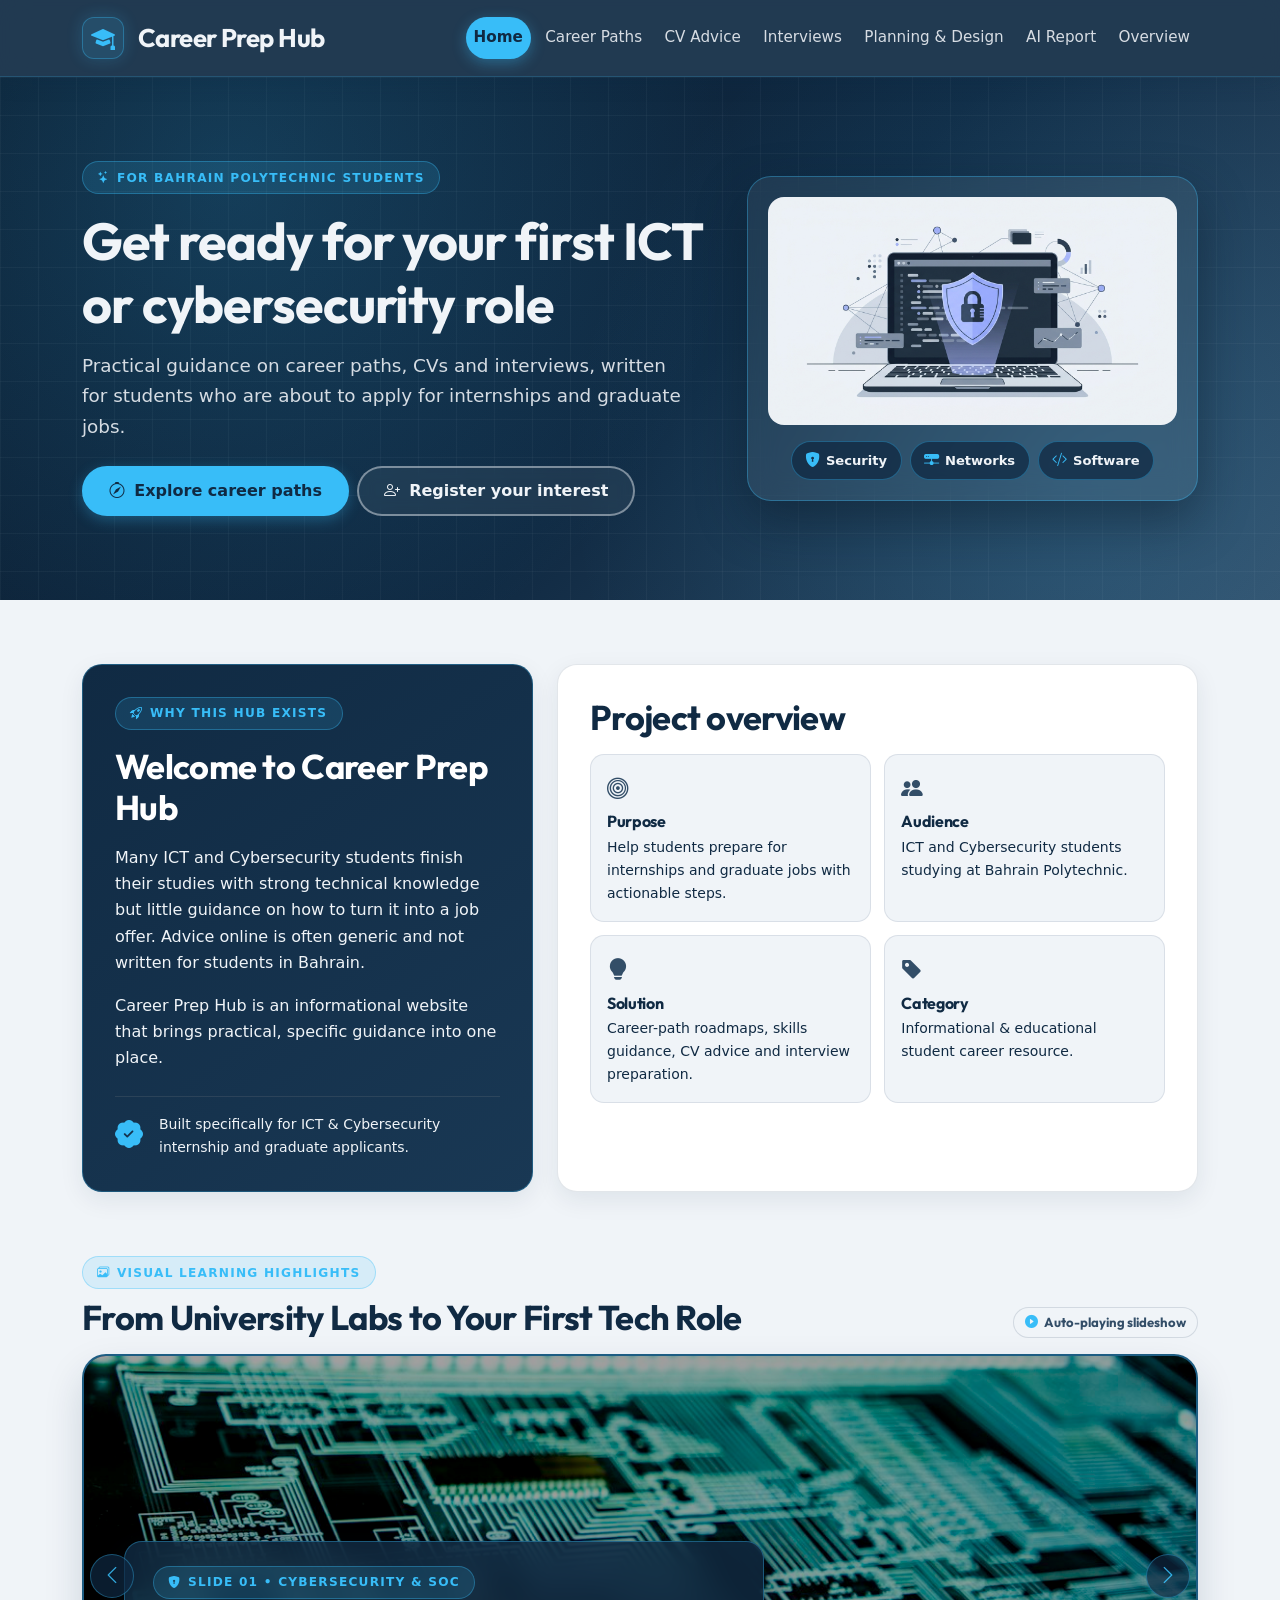
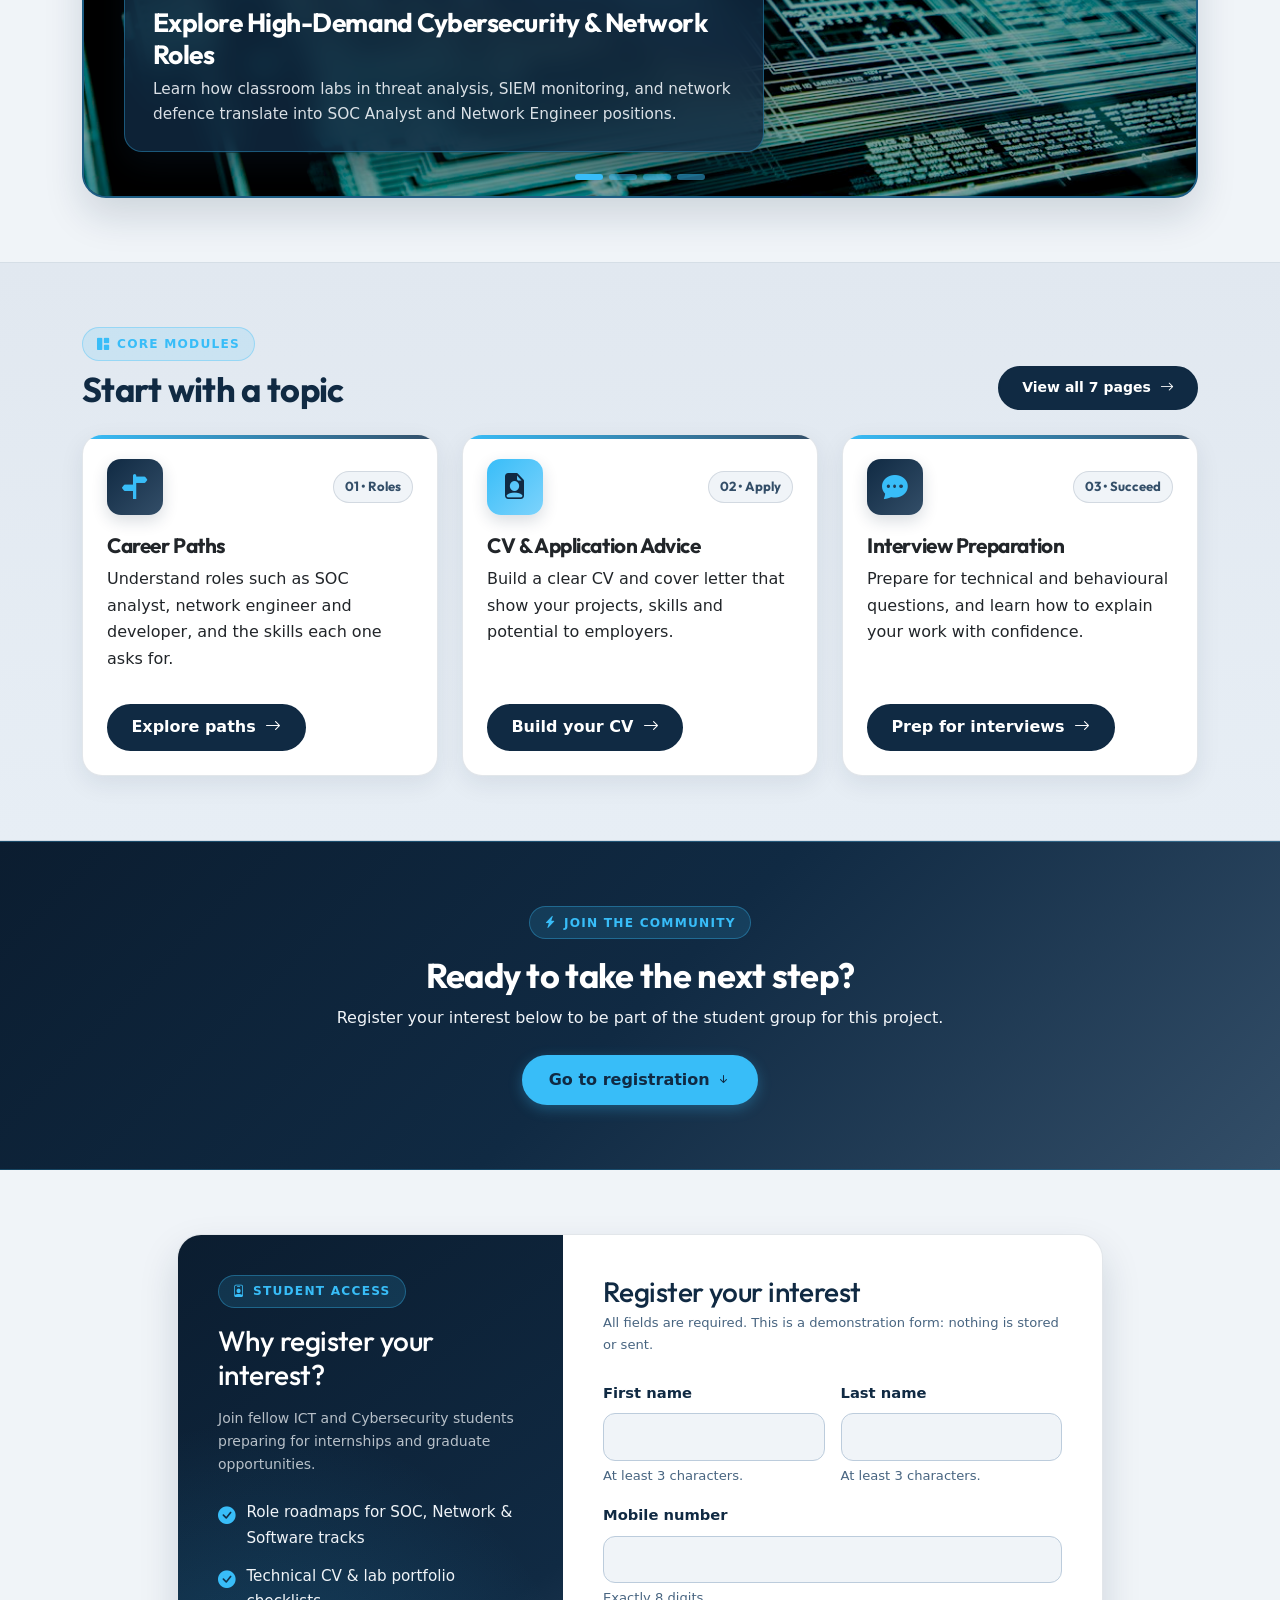
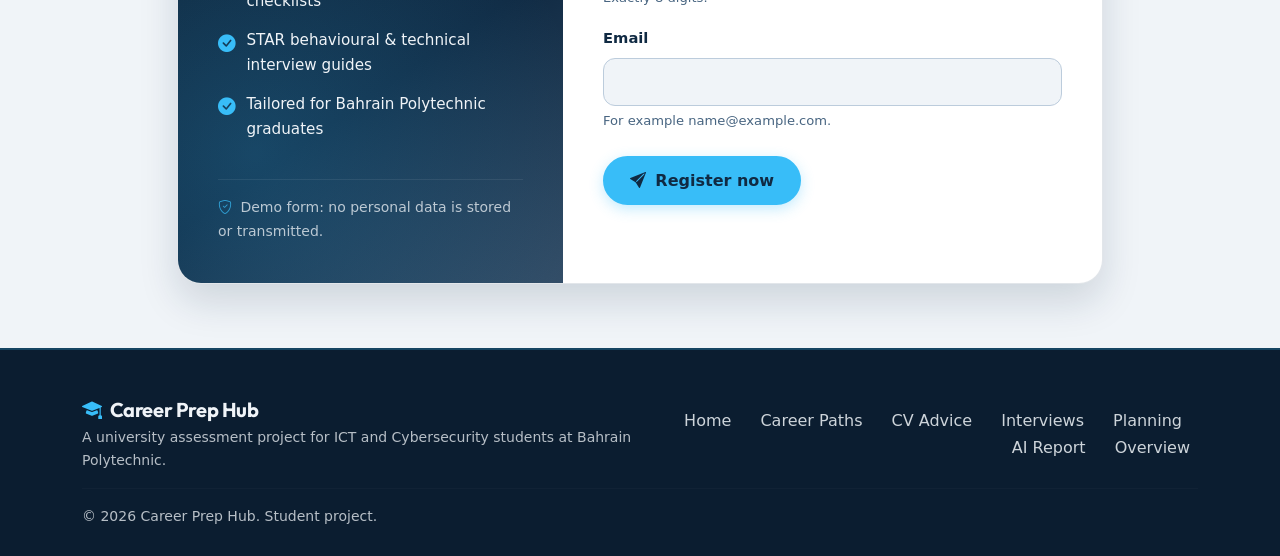
==== commit f7f42ae4: "Add auto-playing educational carousel after Welcome & Project Overview section" ====
--- a/index.html
+++ b/index.html
@@ -111,6 +111,73 @@
               </div>
             </div>
           </div>
+        </div>
+      </div>
+    </section>
+
+    <!-- Educational Carousel / Slideshow -->
+    <section id="highlights" class="pt-0" aria-labelledby="carousel-title">
+      <div class="container">
+        <div class="d-flex flex-wrap justify-content-between align-items-end mb-3">
+          <div>
+            <p class="eyebrow mb-2"><i class="bi bi-images"></i> Visual Learning Highlights</p>
+            <h2 id="carousel-title" class="mb-0">From University Labs to Your First Tech Role</h2>
+          </div>
+          <span class="step-badge"><i class="bi bi-play-circle-fill me-1" style="color:var(--clay)"></i> Auto-playing slideshow</span>
+        </div>
+
+        <div id="careerCarousel" class="carousel slide carousel-fade bento-carousel" data-bs-ride="carousel" data-bs-interval="3500" data-bs-pause="false">
+          <div class="carousel-indicators">
+            <button type="button" data-bs-target="#careerCarousel" data-bs-slide-to="0" class="active" aria-current="true" aria-label="Slide 1: Cybersecurity Operations"></button>
+            <button type="button" data-bs-target="#careerCarousel" data-bs-slide-to="1" aria-label="Slide 2: Collaborative ICT Projects"></button>
+            <button type="button" data-bs-target="#careerCarousel" data-bs-slide-to="2" aria-label="Slide 3: Technical CV &amp; Portfolio"></button>
+            <button type="button" data-bs-target="#careerCarousel" data-bs-slide-to="3" aria-label="Slide 4: Graduate Interview Readiness"></button>
+          </div>
+
+          <div class="carousel-inner">
+            <div class="carousel-item active">
+              <img src="images/slide-cyber.jpg" alt="Cybersecurity operations screen showing network defence and threat monitoring">
+              <div class="carousel-glass-caption">
+                <span class="eyebrow mb-2"><i class="bi bi-shield-lock-fill"></i> Slide 01 &bull; Cybersecurity &amp; SOC</span>
+                <h3>Explore High-Demand Cybersecurity &amp; Network Roles</h3>
+                <p>Learn how classroom labs in threat analysis, SIEM monitoring, and network defence translate into SOC Analyst and Network Engineer positions.</p>
+              </div>
+            </div>
+
+            <div class="carousel-item">
+              <img src="images/slide-coding.jpg" alt="University ICT students collaborating on a software engineering project with laptops">
+              <div class="carousel-glass-caption">
+                <span class="eyebrow mb-2"><i class="bi bi-people-fill"></i> Slide 02 &bull; Hands-On Teamwork</span>
+                <h3>Turn Your Polytechnic Group Projects into Experience</h3>
+                <p>Employers in Bahrain value practical problem-solving. Document your capstone projects, team workflows, and technical labs clearly.</p>
+              </div>
+            </div>
+
+            <div class="carousel-item">
+              <img src="images/slide-portfolio.jpg" alt="Developer laptop displaying clean code and a technical project portfolio">
+              <div class="carousel-glass-caption">
+                <span class="eyebrow mb-2"><i class="bi bi-code-square"></i> Slide 03 &bull; CV &amp; Technical Portfolio</span>
+                <h3>Stand Out with a Evidence-Based Technical CV</h3>
+                <p>Highlight your GitHub repositories, virtual lab setups, and industry certifications so recruiters immediately see your technical readiness.</p>
+              </div>
+            </div>
+
+            <div class="carousel-item">
+              <img src="images/slide-interview.jpg" alt="Confident graduate explaining technical work during a job interview">
+              <div class="carousel-glass-caption">
+                <span class="eyebrow mb-2"><i class="bi bi-chat-quote-fill"></i> Slide 04 &bull; Interview Confidence</span>
+                <h3>Master Technical &amp; Behavioural Interviews</h3>
+                <p>Use the STAR method and structured technical walkthroughs to communicate your projects with clarity and confidence.</p>
+              </div>
+            </div>
+          </div>
+
+          <button class="carousel-control-prev" type="button" data-bs-target="#careerCarousel" data-bs-slide="prev" aria-label="Previous slide">
+            <span class="carousel-nav-btn" aria-hidden="true"><i class="bi bi-chevron-left"></i></span>
+          </button>
+          <button class="carousel-control-next" type="button" data-bs-target="#careerCarousel" data-bs-slide="next" aria-label="Next slide">
+            <span class="carousel-nav-btn" aria-hidden="true"><i class="bi bi-chevron-right"></i></span>
+          </button>
         </div>
       </div>
     </section>
--- a/css/style.css
+++ b/css/style.css
@@ -272,6 +272,86 @@
   border-bottom: 1px solid rgba(51, 78, 104, 0.1);
 }
 
+/* Bento Educational Carousel */
+.bento-carousel {
+  border-radius: calc(var(--radius) + 4px);
+  overflow: hidden;
+  box-shadow: var(--shadow-hover);
+  border: 2px solid rgba(56, 189, 248, 0.35);
+  background: var(--ink);
+}
+.bento-carousel .carousel-item {
+  height: 440px;
+  position: relative;
+}
+.bento-carousel .carousel-item img {
+  width: 100%;
+  height: 100%;
+  object-fit: cover;
+  filter: brightness(0.62) contrast(1.05);
+  transition: transform 5s ease;
+}
+.bento-carousel .carousel-item.active img {
+  transform: scale(1.04);
+}
+.carousel-glass-caption {
+  position: absolute;
+  left: 2.5rem;
+  right: 2.5rem;
+  bottom: 2.75rem;
+  max-width: 640px;
+  background: rgba(16, 42, 67, 0.82);
+  backdrop-filter: blur(14px);
+  -webkit-backdrop-filter: blur(14px);
+  border: 1px solid rgba(56, 189, 248, 0.35);
+  border-radius: 18px;
+  padding: 1.5rem 1.75rem;
+  color: var(--sand);
+  text-align: left;
+  box-shadow: 0 12px 32px rgba(8, 22, 36, 0.45);
+}
+.carousel-glass-caption h3 {
+  color: var(--white);
+  font-size: clamp(1.25rem, 2.5vw, 1.65rem);
+  margin-bottom: .4rem;
+}
+.carousel-glass-caption p {
+  margin-bottom: 0;
+  color: rgba(240, 244, 248, 0.9);
+  font-size: .96rem;
+}
+.bento-carousel .carousel-indicators [data-bs-target] {
+  width: 28px;
+  height: 6px;
+  border-radius: 999px;
+  background-color: var(--clay);
+  border: 0;
+}
+.bento-carousel .carousel-control-prev,
+.bento-carousel .carousel-control-next {
+  width: 56px;
+  opacity: 0.9;
+}
+.carousel-nav-btn {
+  width: 44px;
+  height: 44px;
+  border-radius: 50%;
+  background: rgba(16, 42, 67, 0.78);
+  backdrop-filter: blur(8px);
+  border: 1px solid rgba(56, 189, 248, 0.4);
+  display: inline-flex;
+  align-items: center;
+  justify-content: center;
+  color: var(--clay);
+  font-size: 1.25rem;
+  transition: all .2s ease;
+}
+.bento-carousel .carousel-control-prev:hover .carousel-nav-btn,
+.bento-carousel .carousel-control-next:hover .carousel-nav-btn {
+  background: var(--clay);
+  color: var(--ink);
+}
+
 /* Bento Cards & Panels */
 .bento-panel {
   background: var(--white);
@@ -485,6 +565,8 @@
 @media (max-width: 575.98px) {
   .form-panel, .register-main, .register-aside { padding: 1.5rem; }
   .bento-mini-grid { grid-template-columns: 1fr; }
+  .bento-carousel .carousel-item { height: 360px; }
+  .carousel-glass-caption { left: 1rem; right: 1rem; bottom: 2.25rem; padding: 1rem 1.15rem; }
   .btn-clay, .btn-blue, .btn-outline-sand { width: 100%; margin-bottom: .5rem; }
 }
 @media (prefers-reduced-motion: reduce) {
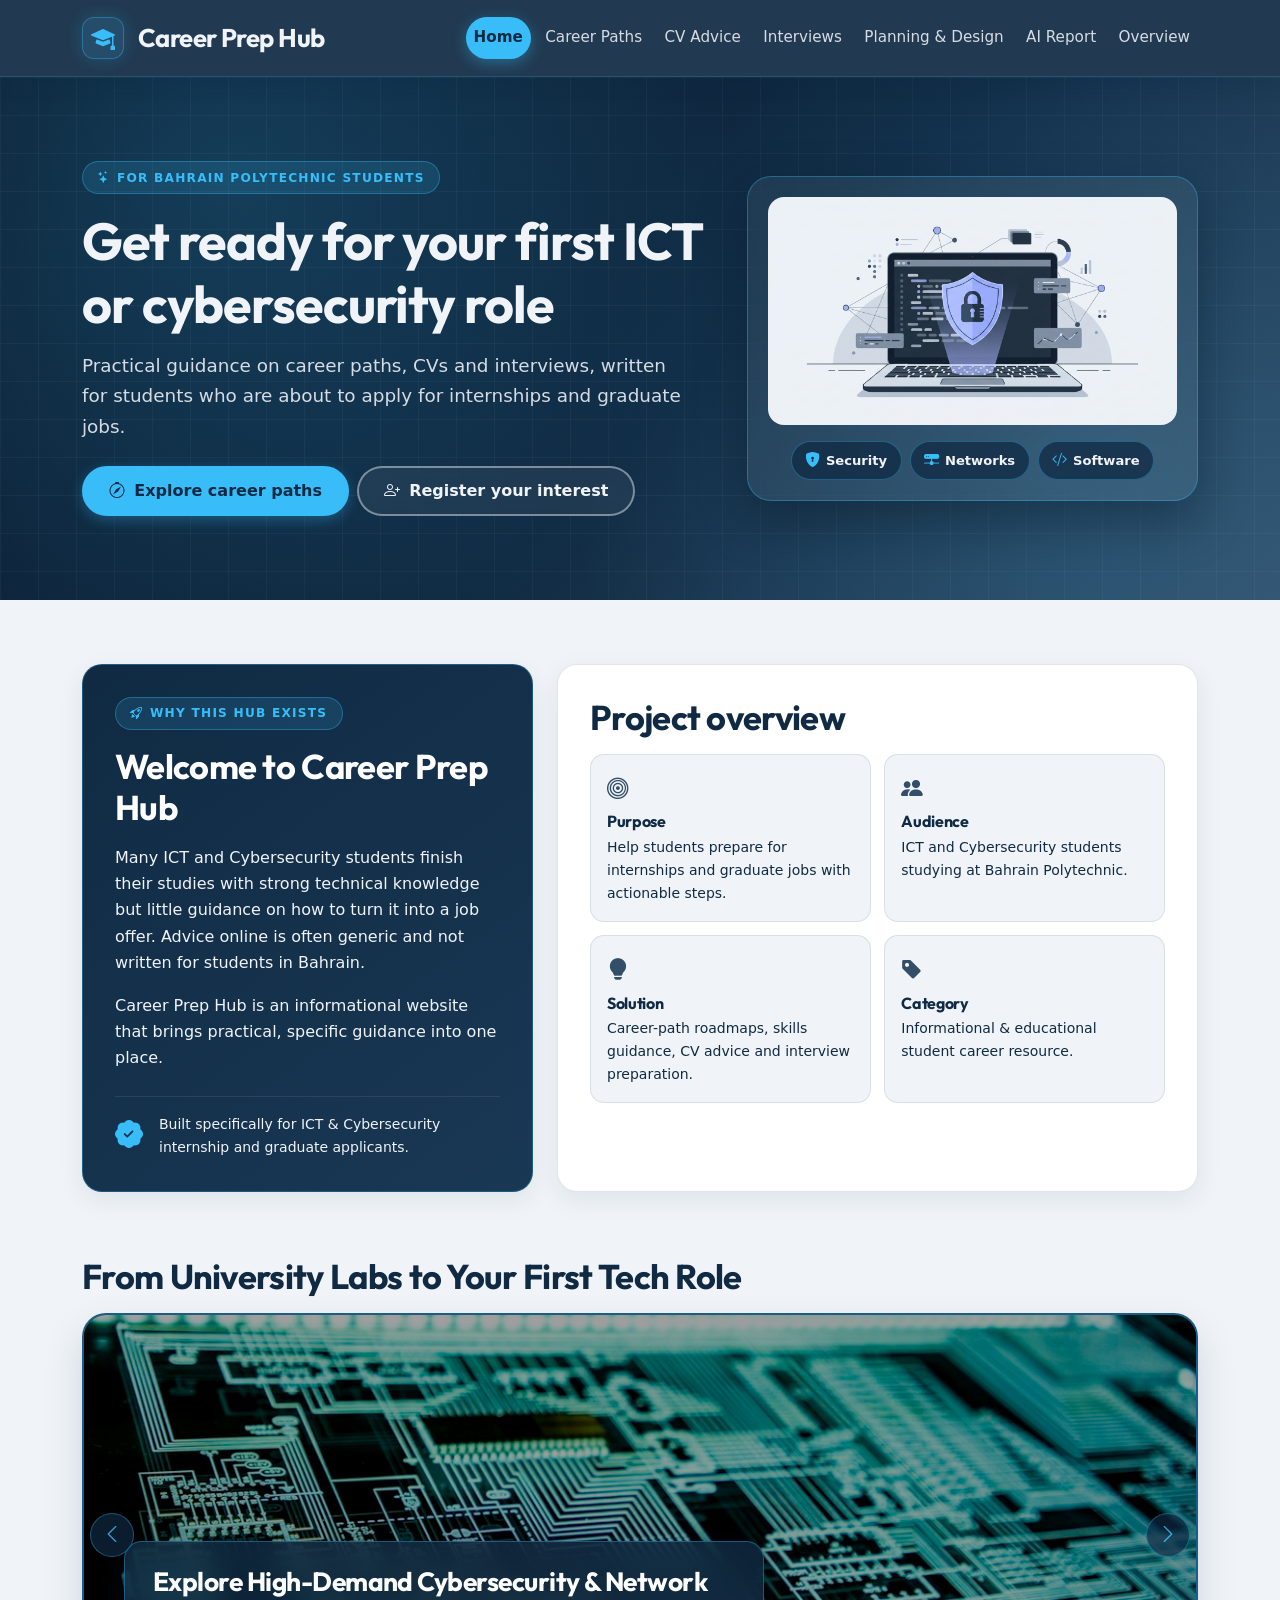
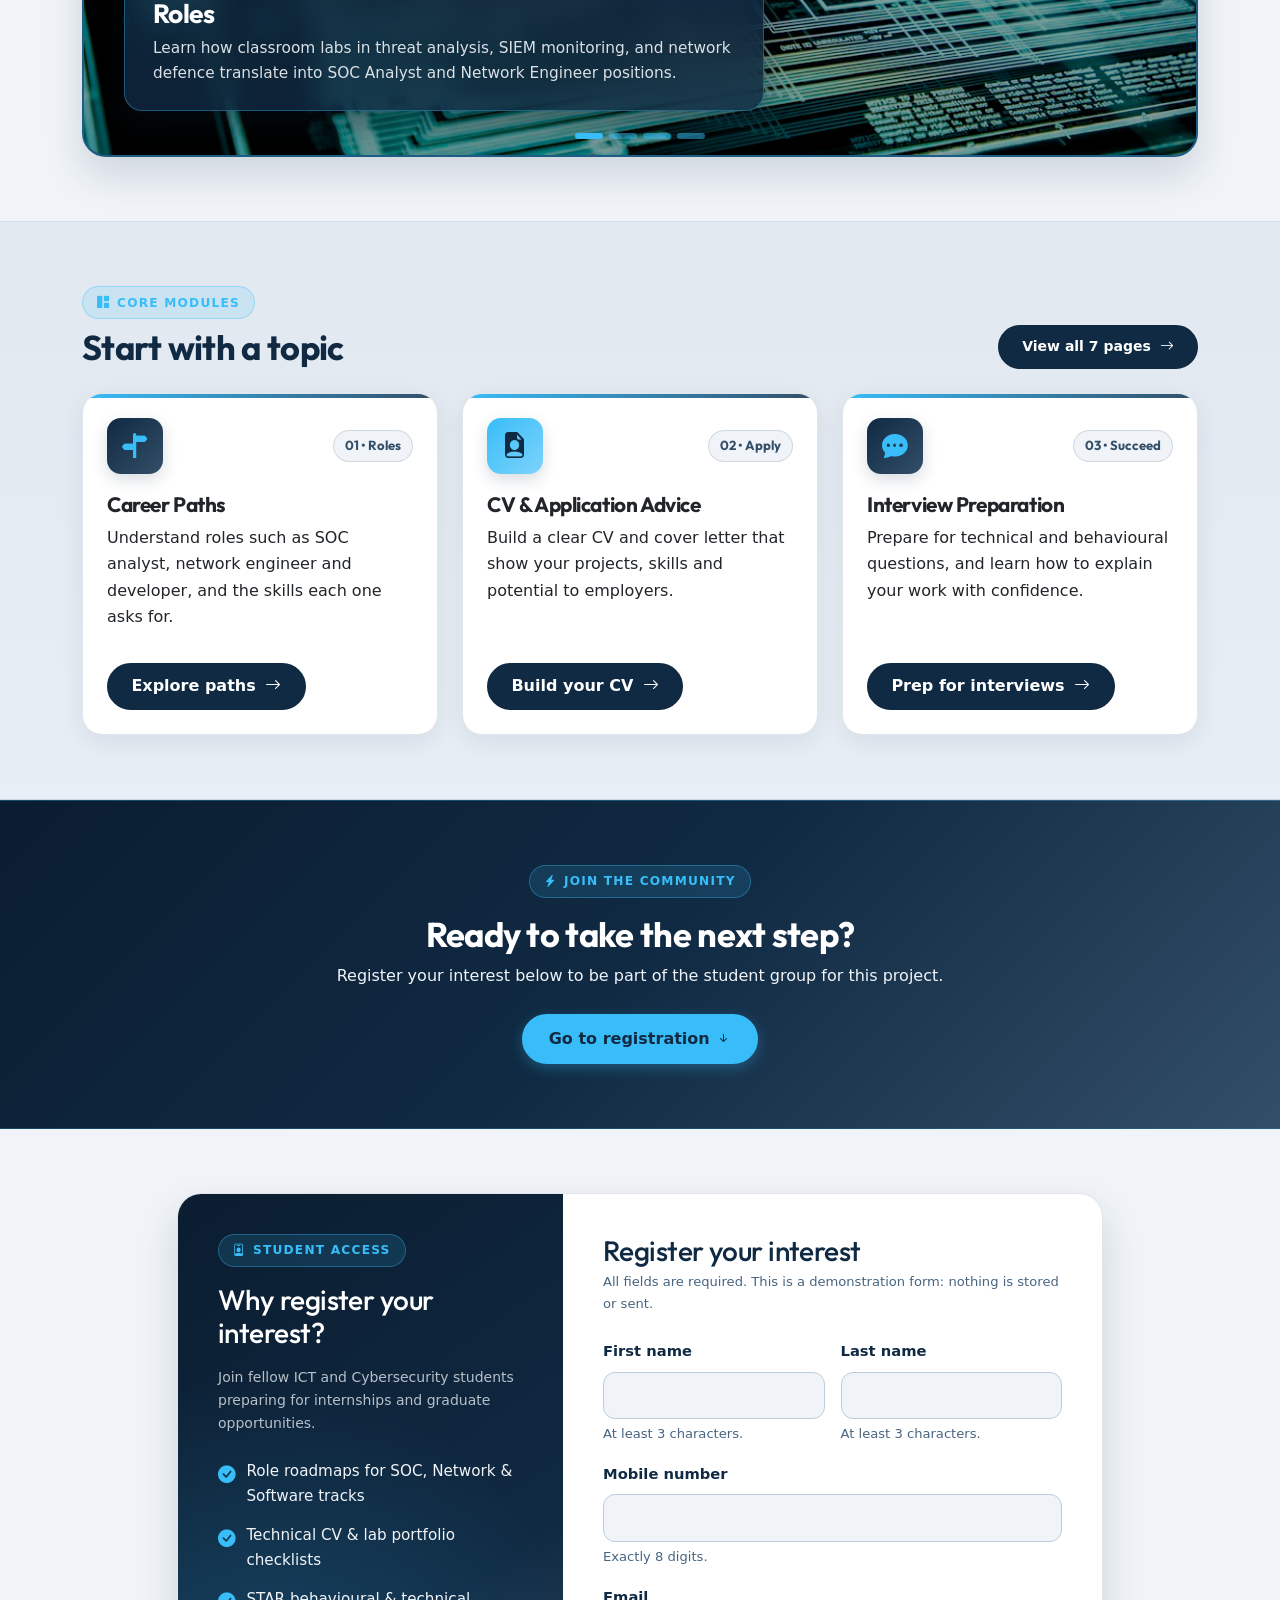
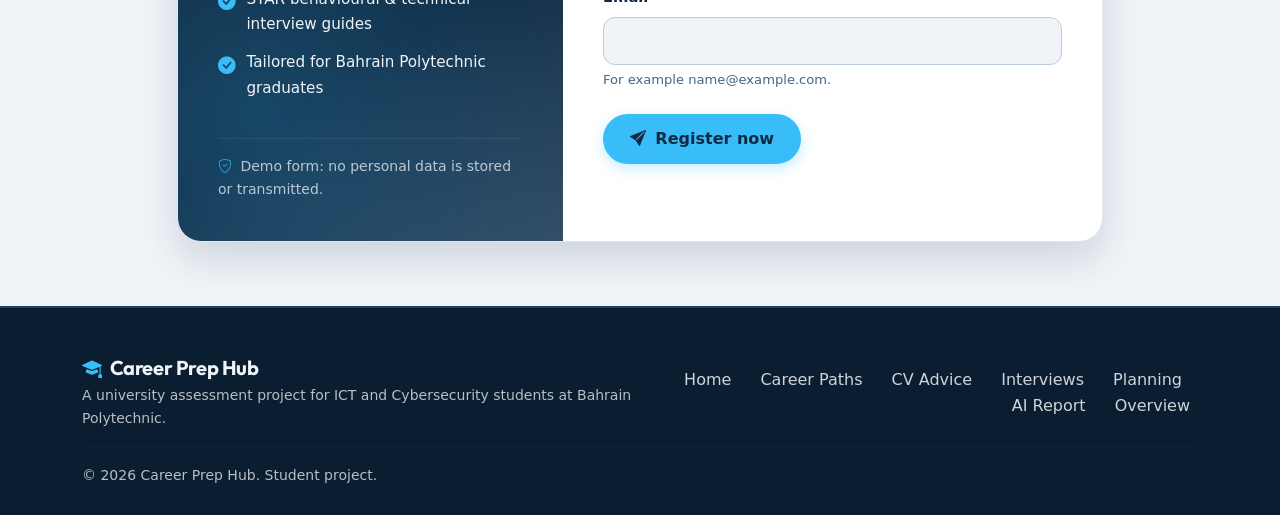
==== commit 3972410e: "Remove pill labels from carousel section and slides" ====
--- a/index.html
+++ b/index.html
@@ -118,15 +118,9 @@
     <!-- Educational Carousel / Slideshow -->
     <section id="highlights" class="pt-0" aria-labelledby="carousel-title">
       <div class="container">
-        <div class="d-flex flex-wrap justify-content-between align-items-end mb-3">
-          <div>
-            <p class="eyebrow mb-2"><i class="bi bi-images"></i> Visual Learning Highlights</p>
-            <h2 id="carousel-title" class="mb-0">From University Labs to Your First Tech Role</h2>
-          </div>
-          <span class="step-badge"><i class="bi bi-play-circle-fill me-1" style="color:var(--clay)"></i> Auto-playing slideshow</span>
-        </div>
-
-        <div id="careerCarousel" class="carousel slide carousel-fade bento-carousel" data-bs-ride="carousel" data-bs-interval="3500" data-bs-pause="false">
+        <h2 id="carousel-title" class="mb-3">From University Labs to Your First Tech Role</h2>
+
+        <div id="careerCarousel" class="carousel slide bento-carousel" data-bs-ride="carousel" data-bs-interval="3500" data-bs-pause="false">
           <div class="carousel-indicators">
             <button type="button" data-bs-target="#careerCarousel" data-bs-slide-to="0" class="active" aria-current="true" aria-label="Slide 1: Cybersecurity Operations"></button>
             <button type="button" data-bs-target="#careerCarousel" data-bs-slide-to="1" aria-label="Slide 2: Collaborative ICT Projects"></button>
@@ -138,7 +132,6 @@
             <div class="carousel-item active">
               <img src="images/slide-cyber.jpg" alt="Cybersecurity operations screen showing network defence and threat monitoring">
               <div class="carousel-glass-caption">
-                <span class="eyebrow mb-2"><i class="bi bi-shield-lock-fill"></i> Slide 01 &bull; Cybersecurity &amp; SOC</span>
                 <h3>Explore High-Demand Cybersecurity &amp; Network Roles</h3>
                 <p>Learn how classroom labs in threat analysis, SIEM monitoring, and network defence translate into SOC Analyst and Network Engineer positions.</p>
               </div>
@@ -147,7 +140,6 @@
             <div class="carousel-item">
               <img src="images/slide-coding.jpg" alt="University ICT students collaborating on a software engineering project with laptops">
               <div class="carousel-glass-caption">
-                <span class="eyebrow mb-2"><i class="bi bi-people-fill"></i> Slide 02 &bull; Hands-On Teamwork</span>
                 <h3>Turn Your Polytechnic Group Projects into Experience</h3>
                 <p>Employers in Bahrain value practical problem-solving. Document your capstone projects, team workflows, and technical labs clearly.</p>
               </div>
@@ -156,8 +148,7 @@
             <div class="carousel-item">
               <img src="images/slide-portfolio.jpg" alt="Developer laptop displaying clean code and a technical project portfolio">
               <div class="carousel-glass-caption">
-                <span class="eyebrow mb-2"><i class="bi bi-code-square"></i> Slide 03 &bull; CV &amp; Technical Portfolio</span>
-                <h3>Stand Out with a Evidence-Based Technical CV</h3>
+                <h3>Stand Out with an Evidence-Based Technical CV</h3>
                 <p>Highlight your GitHub repositories, virtual lab setups, and industry certifications so recruiters immediately see your technical readiness.</p>
               </div>
             </div>
@@ -165,7 +156,6 @@
             <div class="carousel-item">
               <img src="images/slide-interview.jpg" alt="Confident graduate explaining technical work during a job interview">
               <div class="carousel-glass-caption">
-                <span class="eyebrow mb-2"><i class="bi bi-chat-quote-fill"></i> Slide 04 &bull; Interview Confidence</span>
                 <h3>Master Technical &amp; Behavioural Interviews</h3>
                 <p>Use the STAR method and structured technical walkthroughs to communicate your projects with clarity and confidence.</p>
               </div>
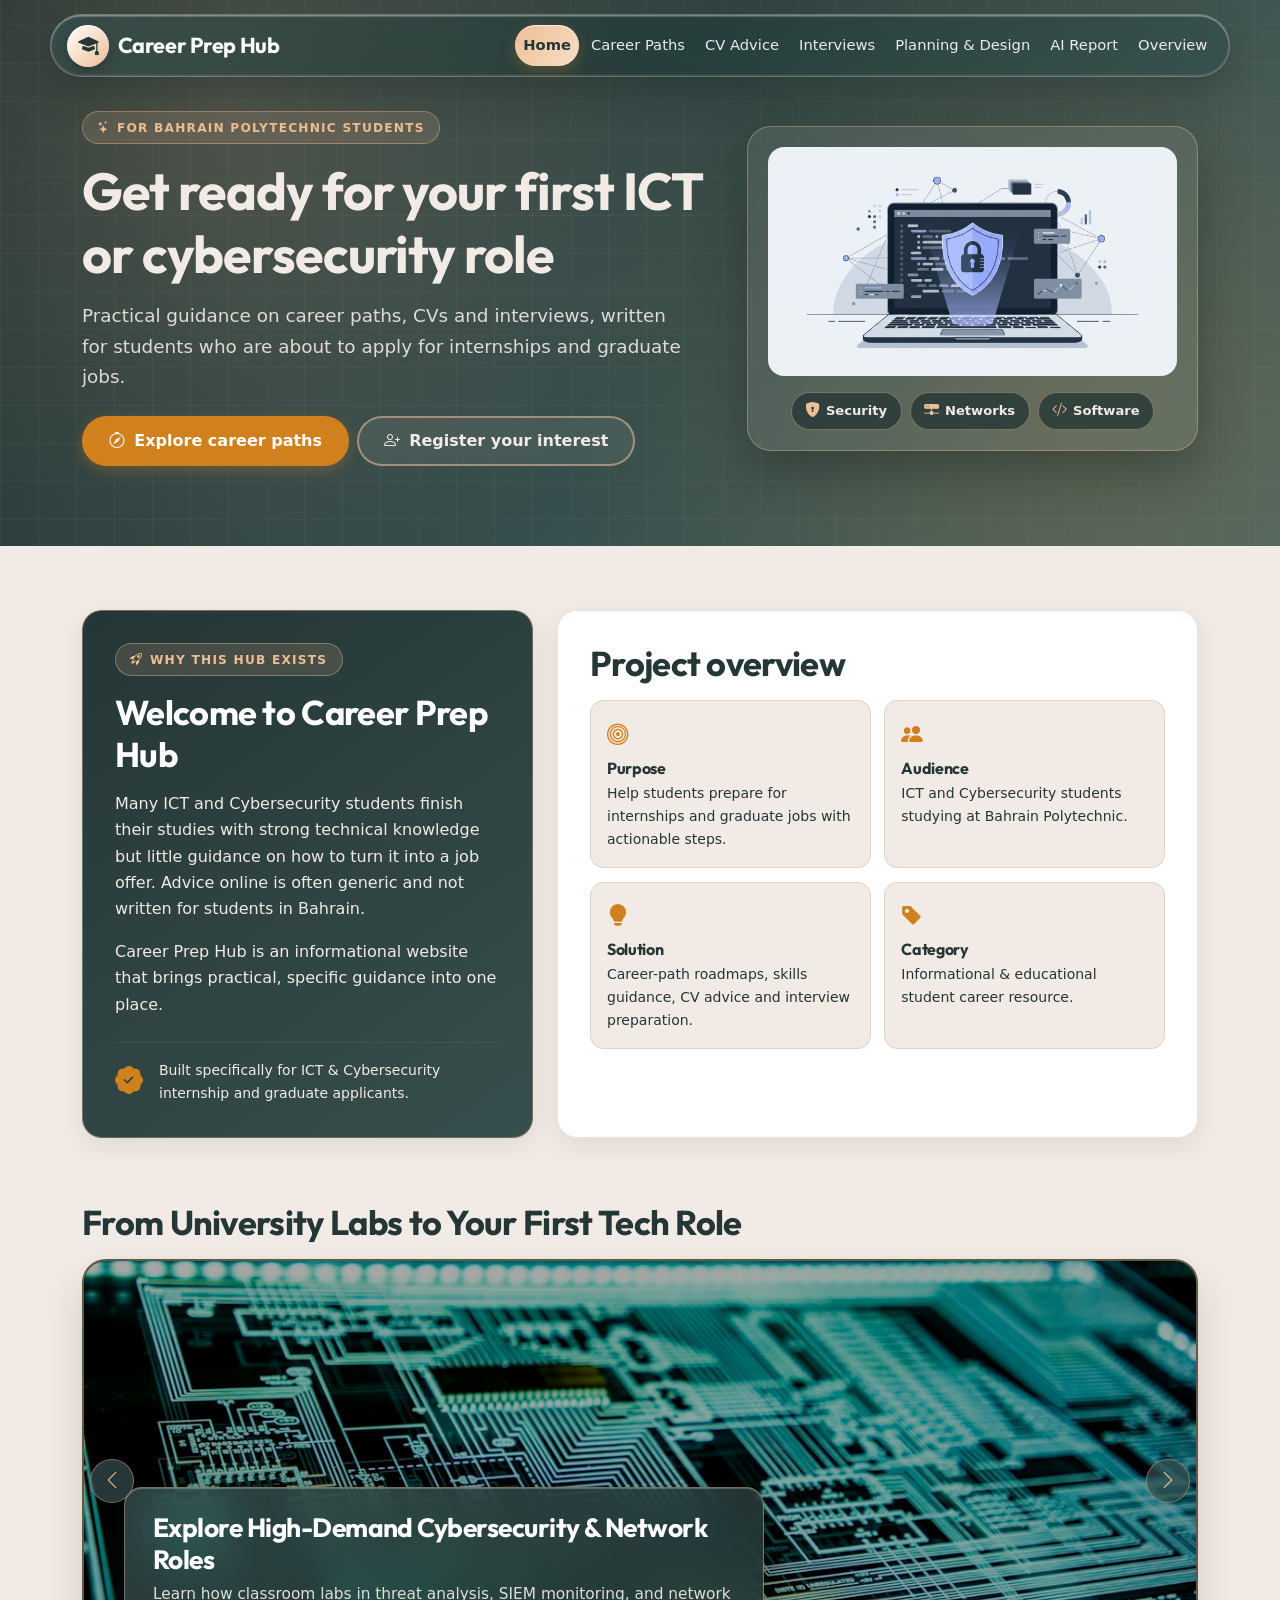
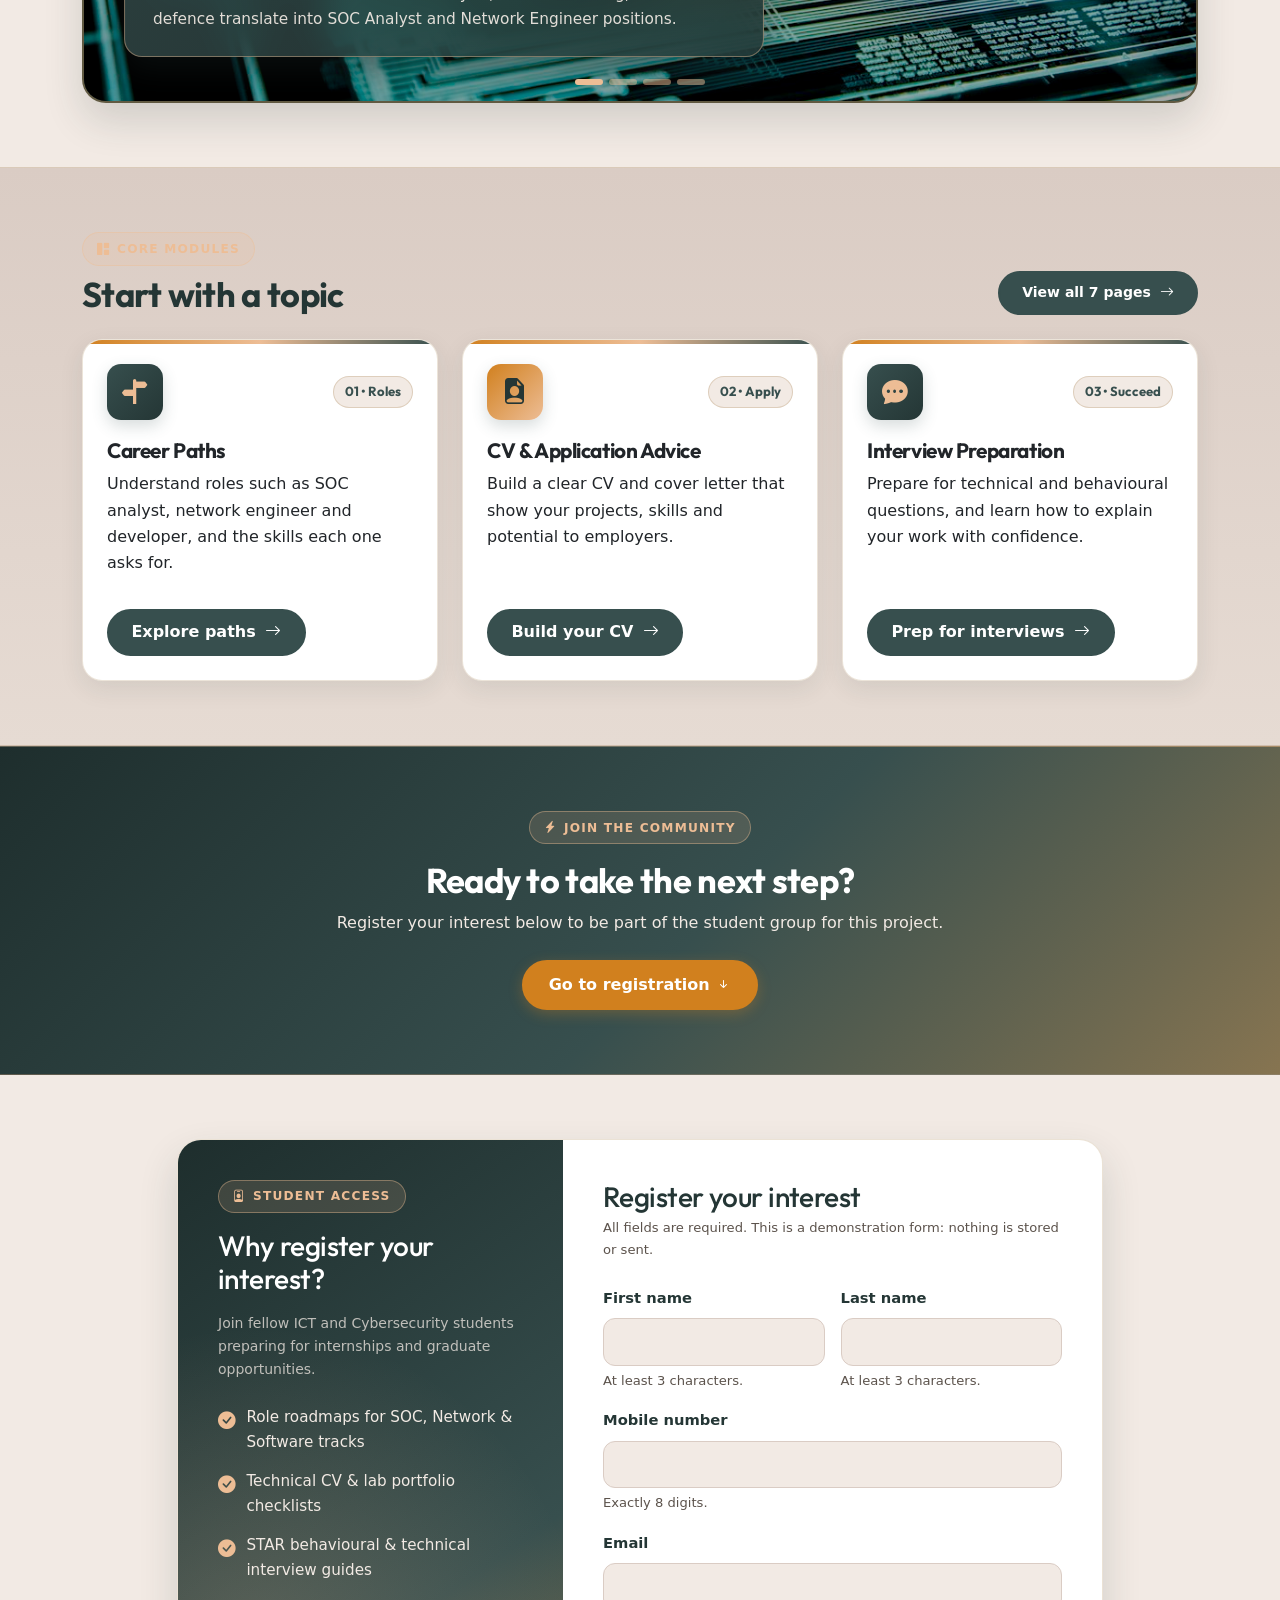
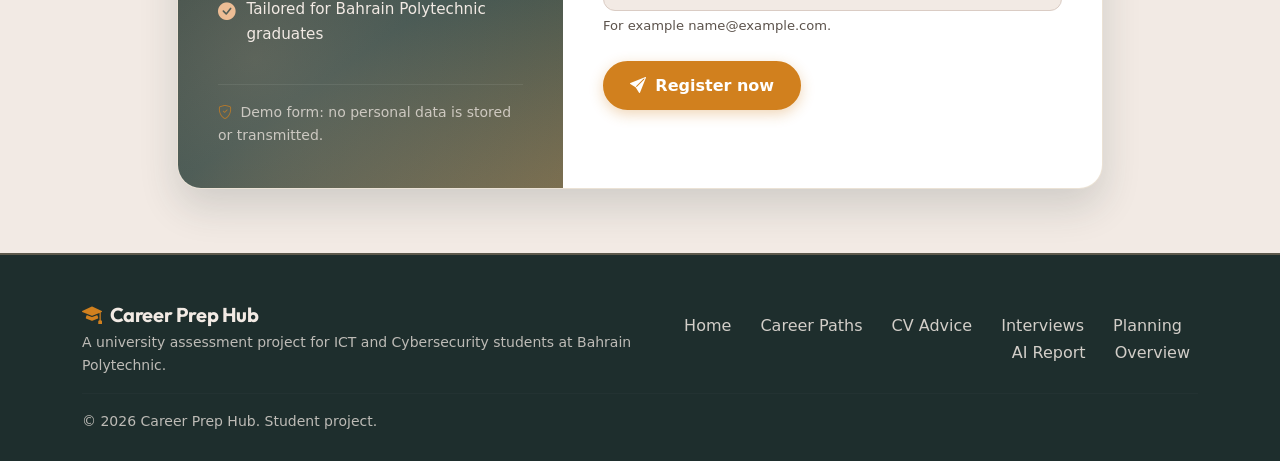
==== commit 3063b1e1: "Complete subtopic1.html (Career Paths) and align filenames (home.html, reflection-ai-report.html) wi" ====
--- a/index.html
+++ b/index.html
@@ -1,351 +1,12 @@
-<!DOCTYPE html>
+﻿<!DOCTYPE html>
 <html lang="en">
 <head>
   <meta charset="UTF-8">
-  <meta name="viewport" content="width=device-width, initial-scale=1">
-  <title>Home | Career Prep Hub for ICT &amp; Cybersecurity Students</title>
-  <meta name="description" content="Practical internship and graduate-job preparation for ICT and Cybersecurity students at Bahrain Polytechnic.">
-  <link rel="preconnect" href="https://fonts.googleapis.com">
-  <link rel="preconnect" href="https://fonts.gstatic.com" crossorigin>
-  <link href="https://fonts.googleapis.com/css2?family=Outfit:wght@600;700&display=swap" rel="stylesheet">
-  <link href="https://cdn.jsdelivr.net/npm/bootstrap@5.3.3/dist/css/bootstrap.min.css" rel="stylesheet">
-  <link href="https://cdn.jsdelivr.net/npm/bootstrap-icons@1.11.3/font/bootstrap-icons.min.css" rel="stylesheet">
-  <link href="css/style.css" rel="stylesheet">
+  <meta http-equiv="refresh" content="0; url=home.html">
+  <title>Redirecting to Career Prep Hub...</title>
+  <script>window.location.replace("home.html");</script>
 </head>
 <body>
-  <a class="skip-link" href="#main">Skip to main content</a>
-
-  <!-- Header and navigation -->
-  <header>
-    <nav class="navbar navbar-expand-lg site-nav" aria-label="Main navigation">
-      <div class="container">
-        <a class="navbar-brand" href="index.html"><i class="bi bi-mortarboard-fill me-2"></i>Career Prep Hub</a>
-        <button class="navbar-toggler" type="button" data-bs-toggle="collapse" data-bs-target="#mainNav" aria-controls="mainNav" aria-expanded="false" aria-label="Toggle navigation">
-          <span class="navbar-toggler-icon"></span>
-        </button>
-        <div class="collapse navbar-collapse" id="mainNav">
-          <ul class="navbar-nav ms-auto">
-            <li class="nav-item"><a class="nav-link active" aria-current="page" href="index.html">Home</a></li>
-            <li class="nav-item"><a class="nav-link" href="subtopic1.html">Career Paths</a></li>
-            <li class="nav-item"><a class="nav-link" href="subtopic2.html">CV Advice</a></li>
-            <li class="nav-item"><a class="nav-link" href="subtopic3.html">Interviews</a></li>
-            <li class="nav-item"><a class="nav-link" href="planning-design.html">Planning &amp; Design</a></li>
-            <li class="nav-item"><a class="nav-link" href="ai-report.html">AI Report</a></li>
-            <li class="nav-item"><a class="nav-link" href="overview.html">Overview</a></li>
-          </ul>
-        </div>
-      </div>
-    </nav>
-  </header>
-
-  <main id="main">
-    <!-- Hero -->
-    <section class="hero" aria-labelledby="hero-title">
-      <div class="container">
-        <div class="row align-items-center g-4">
-          <div class="col-lg-7">
-            <p class="eyebrow"><i class="bi bi-stars"></i> For Bahrain Polytechnic students</p>
-            <h1 id="hero-title">Get ready for your first ICT or cybersecurity role</h1>
-            <p class="lead mt-3">Practical guidance on career paths, CVs and interviews, written for students who are about to apply for internships and graduate jobs.</p>
-            <div class="mt-4 d-flex flex-wrap gap-2">
-              <a href="subtopic1.html" class="btn btn-clay"><i class="bi bi-compass me-1"></i> Explore career paths</a>
-              <a href="#register" class="btn btn-outline-sand"><i class="bi bi-person-plus me-1"></i> Register your interest</a>
-            </div>
-          </div>
-          <div class="col-lg-5">
-            <div class="hero-icon-panel">
-              <img src="images/hero-career.png" alt="Illustration of an ICT and cybersecurity workspace with a laptop, security shield and network nodes" class="img-fluid hero-img">
-              <div class="hero-chips">
-                <span class="stat-chip"><i class="bi bi-shield-lock-fill"></i> Security</span>
-                <span class="stat-chip"><i class="bi bi-hdd-network-fill"></i> Networks</span>
-                <span class="stat-chip"><i class="bi bi-code-slash"></i> Software</span>
-              </div>
-            </div>
-          </div>
-        </div>
-      </div>
-    </section>
-
-    <!-- Introduction and project overview (Bento Grid) -->
-    <section id="intro" aria-labelledby="intro-title">
-      <div class="container">
-        <div class="row g-4 align-items-stretch">
-          <div class="col-lg-5">
-            <div class="bento-panel dark d-flex flex-column justify-content-between">
-              <div>
-                <span class="eyebrow"><i class="bi bi-rocket-takeoff"></i> Why This Hub Exists</span>
-                <h2 id="intro-title" class="text-white mb-3">Welcome to Career Prep Hub</h2>
-                <p class="mb-3">Many ICT and Cybersecurity students finish their studies with strong technical knowledge but little guidance on how to turn it into a job offer. Advice online is often generic and not written for students in Bahrain.</p>
-                <p class="mb-0">Career Prep Hub is an informational website that brings practical, specific guidance into one place.</p>
-              </div>
-              <div class="mt-4 pt-3 border-top border-secondary border-opacity-25 d-flex align-items-center gap-3">
-                <i class="bi bi-patch-check-fill fs-3" style="color:var(--clay)"></i>
-                <span class="small">Built specifically for ICT &amp; Cybersecurity internship and graduate applicants.</span>
-              </div>
-            </div>
-          </div>
-          <div class="col-lg-7">
-            <div class="bento-panel">
-              <h2 class="mb-3">Project overview</h2>
-              <div class="bento-mini-grid">
-                <div class="bento-mini-item">
-                  <i class="bi bi-bullseye"></i>
-                  <h3 class="h6 fw-bold mb-1">Purpose</h3>
-                  <p class="small mb-0">Help students prepare for internships and graduate jobs with actionable steps.</p>
-                </div>
-                <div class="bento-mini-item">
-                  <i class="bi bi-people-fill"></i>
-                  <h3 class="h6 fw-bold mb-1">Audience</h3>
-                  <p class="small mb-0">ICT and Cybersecurity students studying at Bahrain Polytechnic.</p>
-                </div>
-                <div class="bento-mini-item">
-                  <i class="bi bi-lightbulb-fill"></i>
-                  <h3 class="h6 fw-bold mb-1">Solution</h3>
-                  <p class="small mb-0">Career-path roadmaps, skills guidance, CV advice and interview preparation.</p>
-                </div>
-                <div class="bento-mini-item">
-                  <i class="bi bi-tag-fill"></i>
-                  <h3 class="h6 fw-bold mb-1">Category</h3>
-                  <p class="small mb-0">Informational &amp; educational student career resource.</p>
-                </div>
-              </div>
-            </div>
-          </div>
-        </div>
-      </div>
-    </section>
-
-    <!-- Educational Carousel / Slideshow -->
-    <section id="highlights" class="pt-0" aria-labelledby="carousel-title">
-      <div class="container">
-        <h2 id="carousel-title" class="mb-3">From University Labs to Your First Tech Role</h2>
-
-        <div id="careerCarousel" class="carousel slide bento-carousel" data-bs-ride="carousel" data-bs-interval="3500" data-bs-pause="false">
-          <div class="carousel-indicators">
-            <button type="button" data-bs-target="#careerCarousel" data-bs-slide-to="0" class="active" aria-current="true" aria-label="Slide 1: Cybersecurity Operations"></button>
-            <button type="button" data-bs-target="#careerCarousel" data-bs-slide-to="1" aria-label="Slide 2: Collaborative ICT Projects"></button>
-            <button type="button" data-bs-target="#careerCarousel" data-bs-slide-to="2" aria-label="Slide 3: Technical CV &amp; Portfolio"></button>
-            <button type="button" data-bs-target="#careerCarousel" data-bs-slide-to="3" aria-label="Slide 4: Graduate Interview Readiness"></button>
-          </div>
-
-          <div class="carousel-inner">
-            <div class="carousel-item active">
-              <img src="images/slide-cyber.jpg" alt="Cybersecurity operations screen showing network defence and threat monitoring">
-              <div class="carousel-glass-caption">
-                <h3>Explore High-Demand Cybersecurity &amp; Network Roles</h3>
-                <p>Learn how classroom labs in threat analysis, SIEM monitoring, and network defence translate into SOC Analyst and Network Engineer positions.</p>
-              </div>
-            </div>
-
-            <div class="carousel-item">
-              <img src="images/slide-coding.jpg" alt="University ICT students collaborating on a software engineering project with laptops">
-              <div class="carousel-glass-caption">
-                <h3>Turn Your Polytechnic Group Projects into Experience</h3>
-                <p>Employers in Bahrain value practical problem-solving. Document your capstone projects, team workflows, and technical labs clearly.</p>
-              </div>
-            </div>
-
-            <div class="carousel-item">
-              <img src="images/slide-portfolio.jpg" alt="Developer laptop displaying clean code and a technical project portfolio">
-              <div class="carousel-glass-caption">
-                <h3>Stand Out with an Evidence-Based Technical CV</h3>
-                <p>Highlight your GitHub repositories, virtual lab setups, and industry certifications so recruiters immediately see your technical readiness.</p>
-              </div>
-            </div>
-
-            <div class="carousel-item">
-              <img src="images/slide-interview.jpg" alt="Confident graduate explaining technical work during a job interview">
-              <div class="carousel-glass-caption">
-                <h3>Master Technical &amp; Behavioural Interviews</h3>
-                <p>Use the STAR method and structured technical walkthroughs to communicate your projects with clarity and confidence.</p>
-              </div>
-            </div>
-          </div>
-
-          <button class="carousel-control-prev" type="button" data-bs-target="#careerCarousel" data-bs-slide="prev" aria-label="Previous slide">
-            <span class="carousel-nav-btn" aria-hidden="true"><i class="bi bi-chevron-left"></i></span>
-          </button>
-          <button class="carousel-control-next" type="button" data-bs-target="#careerCarousel" data-bs-slide="next" aria-label="Next slide">
-            <span class="carousel-nav-btn" aria-hidden="true"><i class="bi bi-chevron-right"></i></span>
-          </button>
-        </div>
-      </div>
-    </section>
-
-    <!-- Career topic cards -->
-    <section class="section-alt" id="topics" aria-labelledby="topics-title">
-      <div class="container">
-        <div class="d-flex flex-wrap justify-content-between align-items-end mb-4">
-          <div>
-            <p class="eyebrow mb-2"><i class="bi bi-grid-1x2-fill"></i> Core Modules</p>
-            <h2 id="topics-title" class="mb-0">Start with a topic</h2>
-          </div>
-          <a href="overview.html" class="btn btn-blue btn-sm">View all 7 pages <i class="bi bi-arrow-right ms-1"></i></a>
-        </div>
-        <div class="row g-4">
-          <div class="col-12 col-md-6 col-lg-4">
-            <article class="card topic-card">
-              <div class="card-body p-4 d-flex flex-column justify-content-between">
-                <div>
-                  <div class="card-top-row">
-                    <span class="card-icon" aria-hidden="true"><i class="bi bi-signpost-split-fill"></i></span>
-                    <span class="step-badge">01 &bull; Roles</span>
-                  </div>
-                  <h3>Career Paths</h3>
-                  <p>Understand roles such as SOC analyst, network engineer and developer, and the skills each one asks for.</p>
-                </div>
-                <div class="mt-3">
-                  <a href="subtopic1.html" class="btn btn-blue">Explore paths <i class="bi bi-arrow-right ms-1"></i></a>
-                </div>
-              </div>
-            </article>
-          </div>
-          <div class="col-12 col-md-6 col-lg-4">
-            <article class="card topic-card">
-              <div class="card-body p-4 d-flex flex-column justify-content-between">
-                <div>
-                  <div class="card-top-row">
-                    <span class="card-icon clay" aria-hidden="true"><i class="bi bi-file-earmark-person-fill"></i></span>
-                    <span class="step-badge">02 &bull; Apply</span>
-                  </div>
-                  <h3>CV &amp; Application Advice</h3>
-                  <p>Build a clear CV and cover letter that show your projects, skills and potential to employers.</p>
-                </div>
-                <div class="mt-3">
-                  <a href="subtopic2.html" class="btn btn-blue">Build your CV <i class="bi bi-arrow-right ms-1"></i></a>
-                </div>
-              </div>
-            </article>
-          </div>
-          <div class="col-12 col-md-6 col-lg-4">
-            <article class="card topic-card">
-              <div class="card-body p-4 d-flex flex-column justify-content-between">
-                <div>
-                  <div class="card-top-row">
-                    <span class="card-icon" aria-hidden="true"><i class="bi bi-chat-dots-fill"></i></span>
-                    <span class="step-badge">03 &bull; Succeed</span>
-                  </div>
-                  <h3>Interview Preparation</h3>
-                  <p>Prepare for technical and behavioural questions, and learn how to explain your work with confidence.</p>
-                </div>
-                <div class="mt-3">
-                  <a href="subtopic3.html" class="btn btn-blue">Prep for interviews <i class="bi bi-arrow-right ms-1"></i></a>
-                </div>
-              </div>
-            </article>
-          </div>
-        </div>
-      </div>
-    </section>
-
-    <!-- Call to action -->
-    <section class="cta" aria-labelledby="cta-title">
-      <div class="container">
-        <span class="eyebrow"><i class="bi bi-lightning-charge-fill"></i> Join the Community</span>
-        <h2 id="cta-title">Ready to take the next step?</h2>
-        <p class="mb-4">Register your interest below to be part of the student group for this project.</p>
-        <a href="#register" class="btn btn-clay">Go to registration <i class="bi bi-arrow-down-short"></i></a>
-      </div>
-    </section>
-
-    <!-- Registration form (Split Bento Layout) -->
-    <section id="register" aria-labelledby="register-title">
-      <div class="container">
-        <div class="row justify-content-center">
-          <div class="col-xl-10">
-            <div class="register-split">
-              <div class="row g-0">
-                <div class="col-lg-5">
-                  <div class="register-aside">
-                    <div>
-                      <span class="eyebrow"><i class="bi bi-person-badge"></i> Student Access</span>
-                      <h2 class="h3 text-white mb-3">Why register your interest?</h2>
-                      <p class="small opacity-75 mb-4">Join fellow ICT and Cybersecurity students preparing for internships and graduate opportunities.</p>
-                      <ul class="list-unstyled mb-0">
-                        <li><i class="bi bi-check-circle-fill"></i> <span>Role roadmaps for SOC, Network &amp; Software tracks</span></li>
-                        <li><i class="bi bi-check-circle-fill"></i> <span>Technical CV &amp; lab portfolio checklists</span></li>
-                        <li><i class="bi bi-check-circle-fill"></i> <span>STAR behavioural &amp; technical interview guides</span></li>
-                        <li><i class="bi bi-check-circle-fill"></i> <span>Tailored for Bahrain Polytechnic graduates</span></li>
-                      </ul>
-                    </div>
-                    <div class="mt-4 pt-3 border-top border-light border-opacity-10 small opacity-75">
-                      <i class="bi bi-shield-check me-1" style="color:var(--clay)"></i> Demo form: no personal data is stored or transmitted.
-                    </div>
-                  </div>
-                </div>
-                <div class="col-lg-7">
-                  <div class="register-main">
-                    <h2 id="register-title" class="h3 mb-1">Register your interest</h2>
-                    <p class="field-hint mb-4">All fields are required. This is a demonstration form: nothing is stored or sent.</p>
-
-                    <div id="formSuccess" class="alert alert-success d-none" role="status"></div>
-                    <div id="formError" class="alert alert-danger d-none" role="alert"></div>
-
-                    <form id="registerForm" novalidate>
-                      <div class="row g-3 mb-3">
-                        <div class="col-sm-6">
-                          <label for="firstName" class="form-label">First name</label>
-                          <input type="text" class="form-control" id="firstName" name="firstName" autocomplete="given-name" aria-describedby="firstNameError" required>
-                          <div class="invalid-feedback" id="firstNameError"></div>
-                          <div class="field-hint">At least 3 characters.</div>
-                        </div>
-                        <div class="col-sm-6">
-                          <label for="lastName" class="form-label">Last name</label>
-                          <input type="text" class="form-control" id="lastName" name="lastName" autocomplete="family-name" aria-describedby="lastNameError" required>
-                          <div class="invalid-feedback" id="lastNameError"></div>
-                          <div class="field-hint">At least 3 characters.</div>
-                        </div>
-                      </div>
-                      <div class="mb-3">
-                        <label for="mobile" class="form-label">Mobile number</label>
-                        <input type="tel" class="form-control" id="mobile" name="mobile" inputmode="numeric" autocomplete="tel-national" aria-describedby="mobileError" required>
-                        <div class="invalid-feedback" id="mobileError"></div>
-                        <div class="field-hint">Exactly 8 digits.</div>
-                      </div>
-                      <div class="mb-4">
-                        <label for="email" class="form-label">Email</label>
-                        <input type="email" class="form-control" id="email" name="email" autocomplete="email" aria-describedby="emailError" required>
-                        <div class="invalid-feedback" id="emailError"></div>
-                        <div class="field-hint">For example name@example.com.</div>
-                      </div>
-                      <button type="submit" class="btn btn-clay"><i class="bi bi-send-fill me-1"></i> Register now</button>
-                    </form>
-                  </div>
-                </div>
-              </div>
-            </div>
-          </div>
-        </div>
-      </div>
-    </section>
-  </main>
-
-  <!-- Footer -->
-  <footer class="site-footer">
-    <div class="container">
-      <div class="row g-3 align-items-center">
-        <div class="col-md-6">
-          <p class="display-font h5 mb-1"><i class="bi bi-mortarboard-fill me-2" style="color:var(--clay)"></i>Career Prep Hub</p>
-          <p class="mb-0 small opacity-75">A university assessment project for ICT and Cybersecurity students at Bahrain Polytechnic.</p>
-        </div>
-        <div class="col-md-6 text-md-end">
-          <ul class="list-inline mb-0">
-            <li class="list-inline-item"><a href="index.html">Home</a></li>
-            <li class="list-inline-item"><a href="subtopic1.html">Career Paths</a></li>
-            <li class="list-inline-item"><a href="subtopic2.html">CV Advice</a></li>
-            <li class="list-inline-item"><a href="subtopic3.html">Interviews</a></li>
-            <li class="list-inline-item"><a href="planning-design.html">Planning</a></li>
-            <li class="list-inline-item"><a href="ai-report.html">AI Report</a></li>
-            <li class="list-inline-item"><a href="overview.html">Overview</a></li>
-          </ul>
-        </div>
-      </div>
-      <hr class="border-secondary border-opacity-25 my-3">
-      <p class="small mb-0 opacity-75">&copy; <span class="js-year">2026</span> Career Prep Hub. Student project.</p>
-    </div>
-  </footer>
-
-  <script src="https://cdn.jsdelivr.net/npm/bootstrap@5.3.3/dist/js/bootstrap.bundle.min.js"></script>
-  <script src="js/main.js"></script>
+  <p>Redirecting to <a href="home.html">Career Prep Hub (home.html)</a>...</p>
 </body>
 </html>
